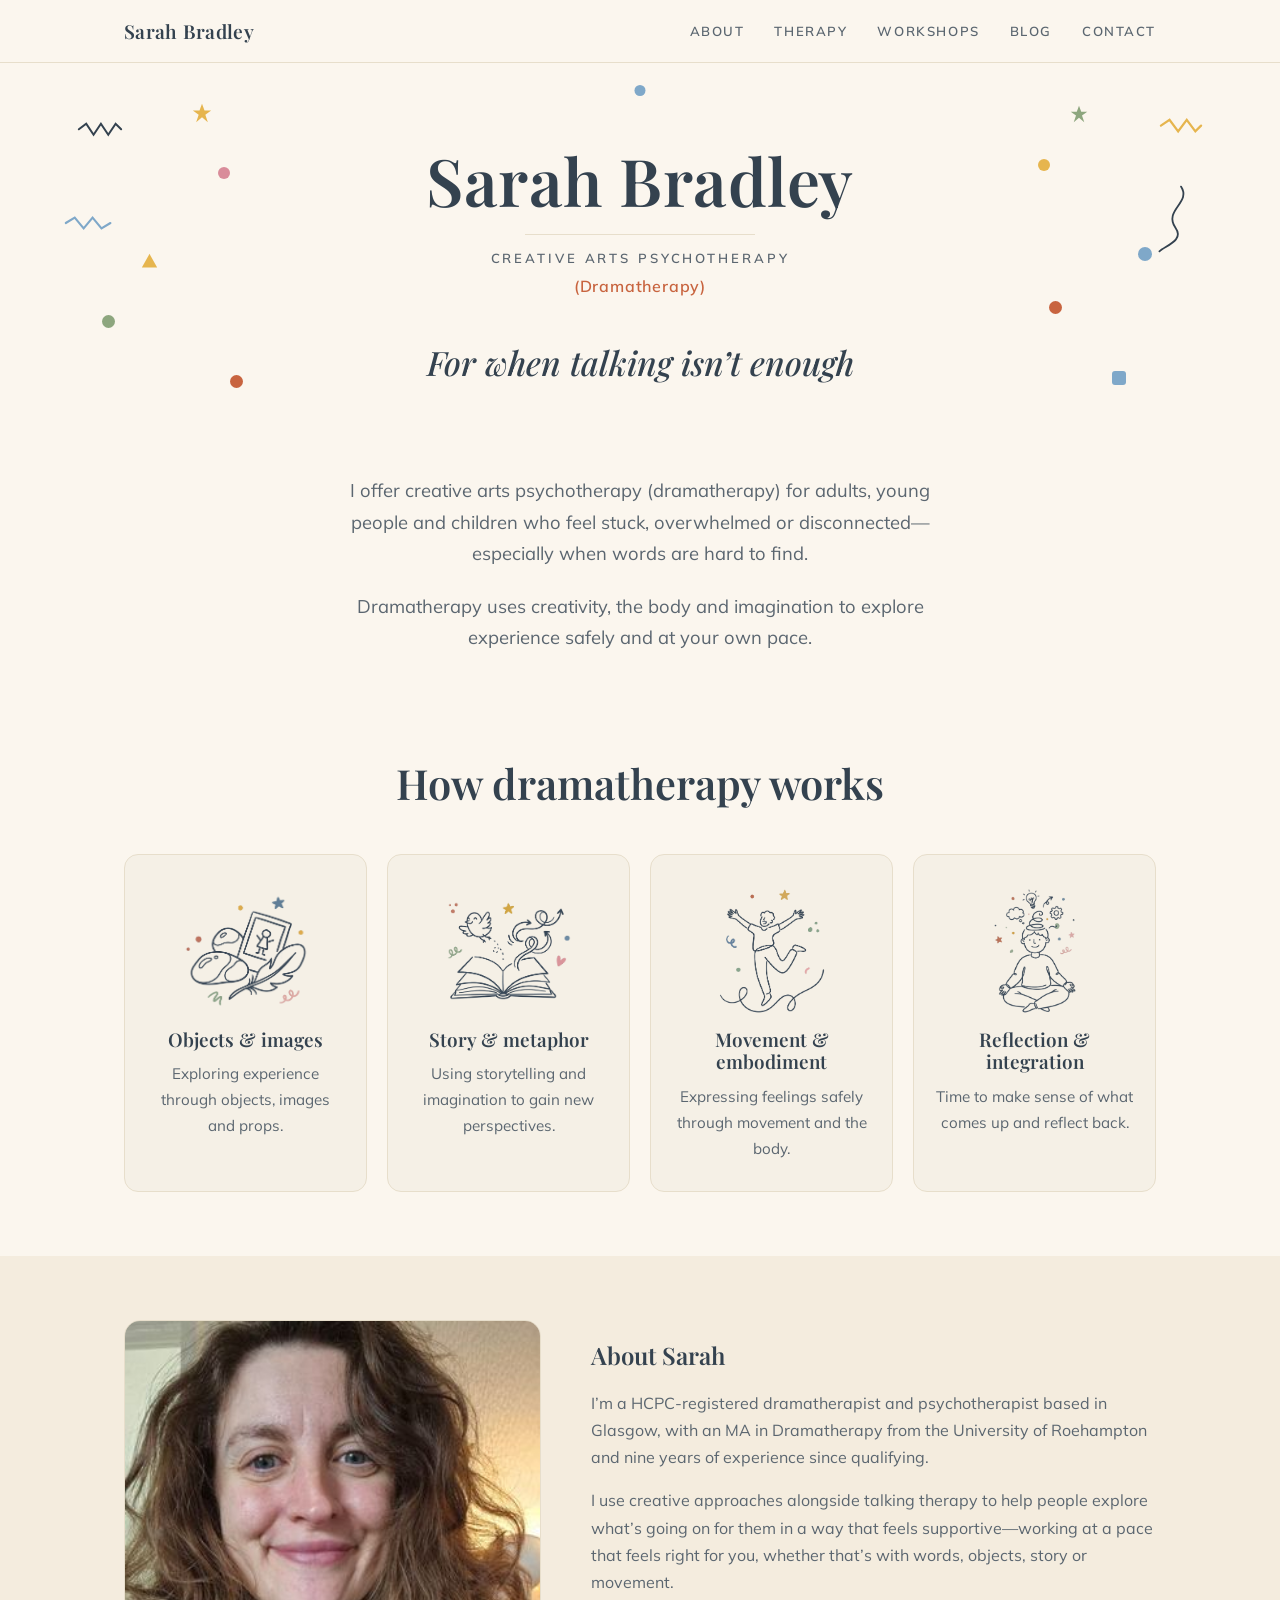
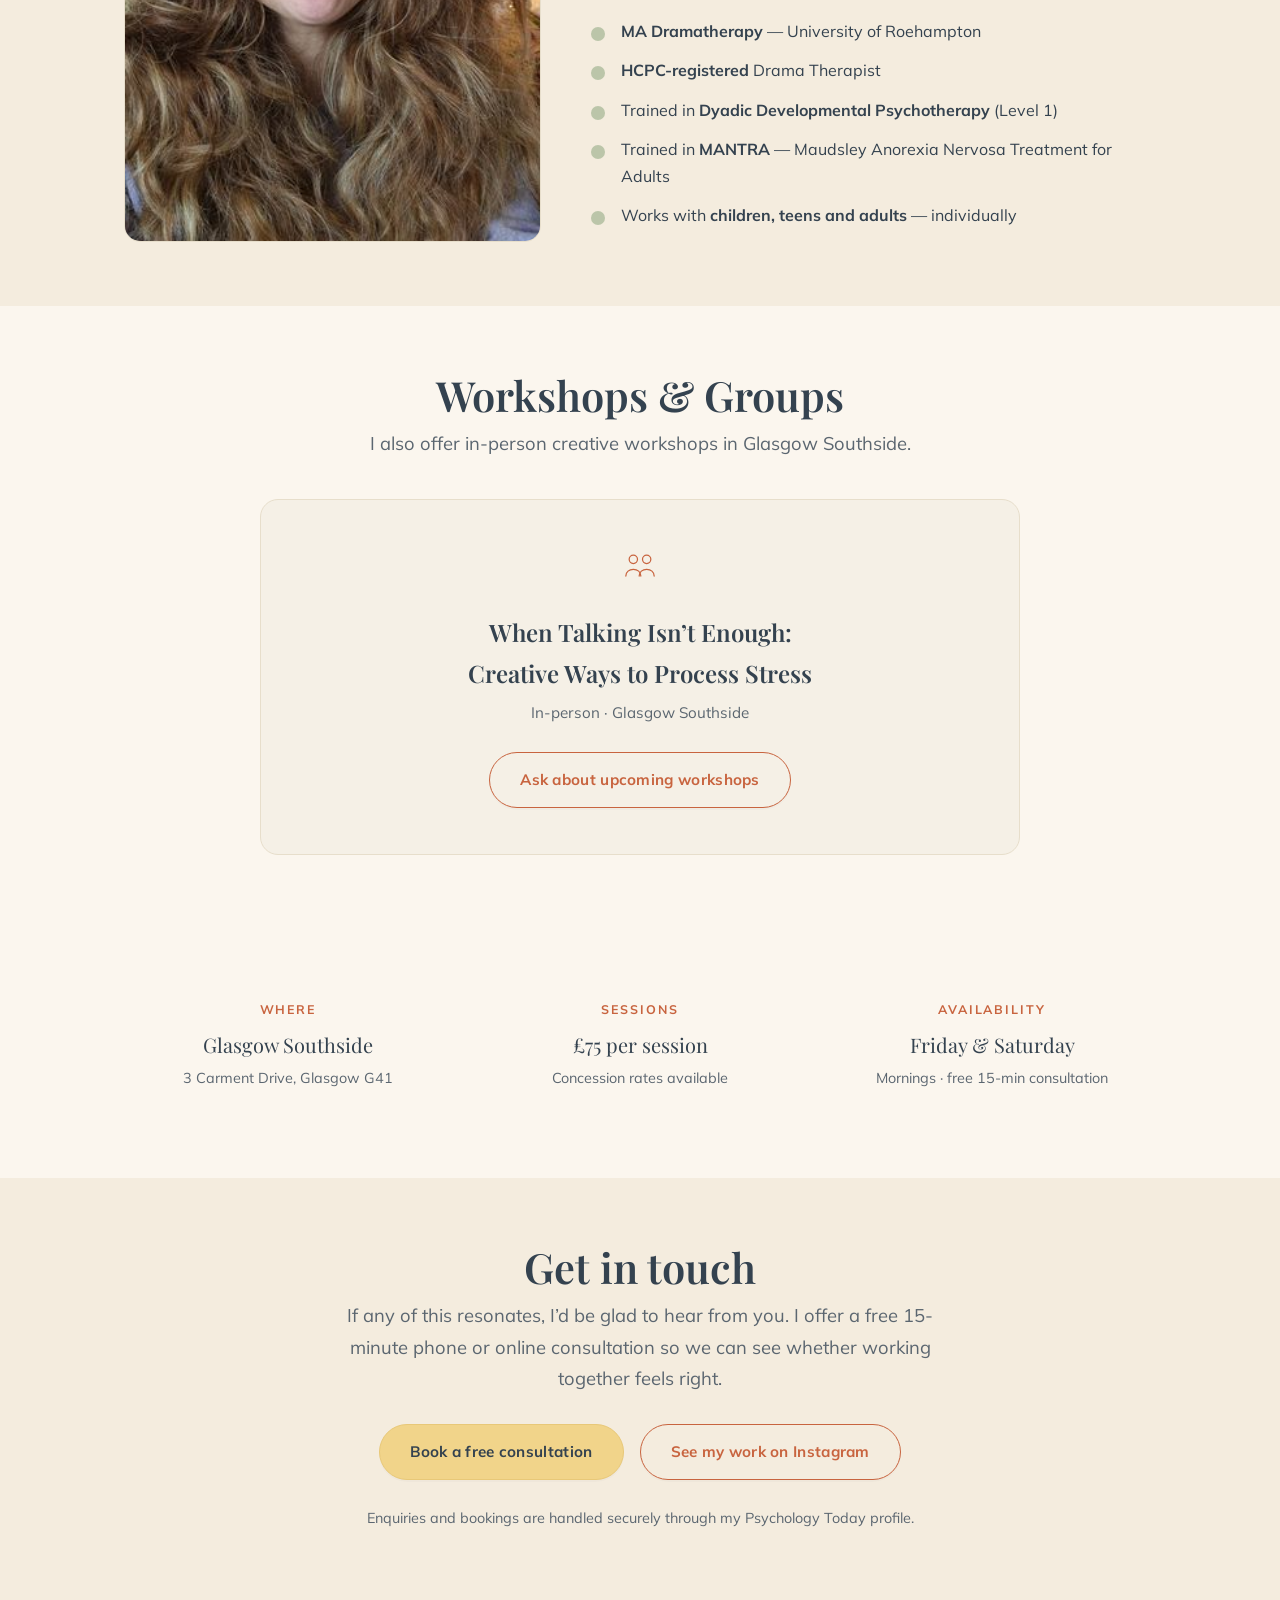
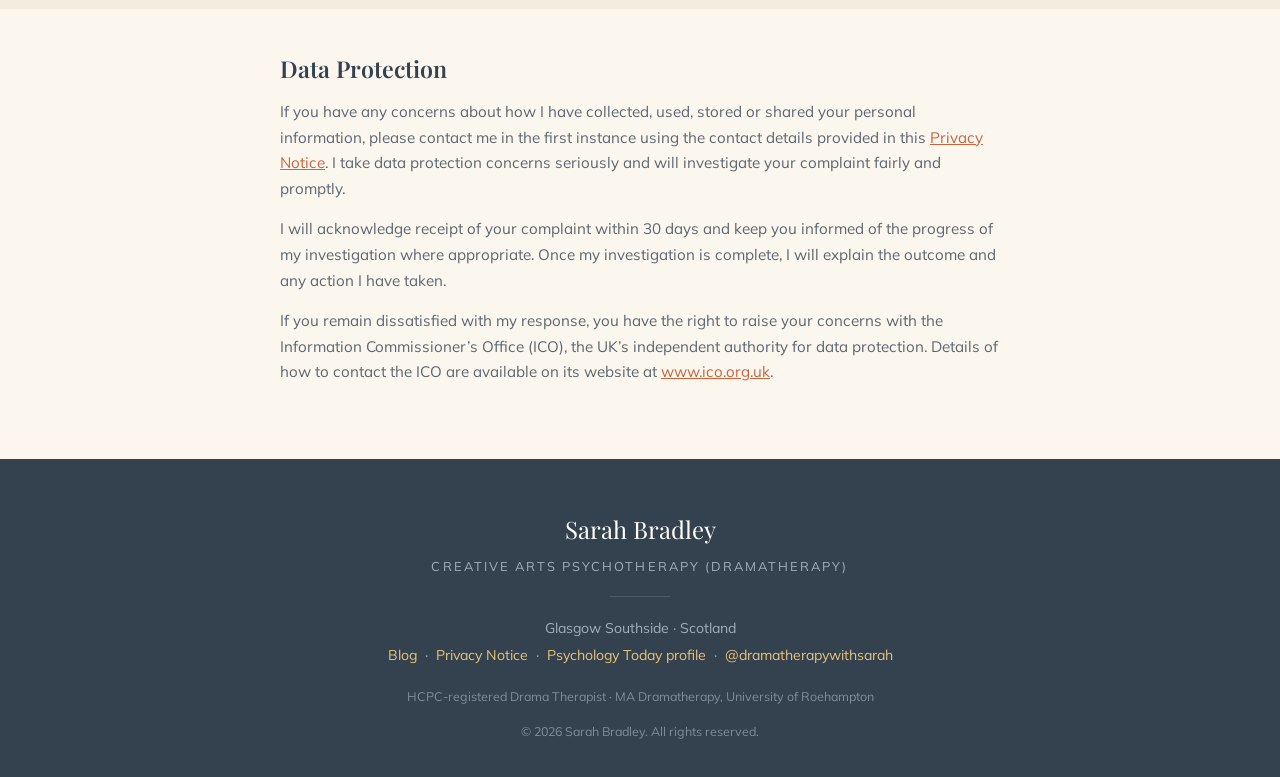
==== index.html @ a6e52f28 "Add privacy notice page and data protection section - New /privacy/ page with full UK GDPR privacy n" ====
<!DOCTYPE html>
<html lang="en-GB">
<head>
<meta charset="UTF-8">
<meta name="viewport" content="width=device-width, initial-scale=1.0">
<title>Sarah Bradley — Creative Arts Psychotherapy (Dramatherapy) | Glasgow</title>
<meta name="description" content="Sarah Bradley offers creative arts psychotherapy (dramatherapy) in Glasgow Southside — for adults, teens and children who feel stuck, overwhelmed or disconnected, especially when words are hard to find.">
<meta name="theme-color" content="#FBF6EE">
<link rel="icon" href="favicon.svg" type="image/svg+xml">
<link rel="canonical" href="https://dramatherapywithsarah.co.uk/">

<!-- Open Graph / social preview -->
<meta property="og:type" content="website">
<meta property="og:url" content="https://dramatherapywithsarah.co.uk/">
<meta property="og:site_name" content="Dramatherapy with Sarah">
<meta property="og:title" content="Sarah Bradley — Creative Arts Psychotherapy (Dramatherapy)">
<meta property="og:description" content="For when talking isn't enough. Dramatherapy in Glasgow Southside.">
<meta property="og:image" content="https://dramatherapywithsarah.co.uk/img/sarah.jpg">
<meta property="og:locale" content="en_GB">
<meta name="twitter:card" content="summary_large_image">
<meta name="twitter:title" content="Sarah Bradley — Creative Arts Psychotherapy (Dramatherapy)">
<meta name="twitter:description" content="For when talking isn't enough. Dramatherapy in Glasgow Southside.">
<meta name="twitter:image" content="https://dramatherapywithsarah.co.uk/img/sarah.jpg">

<link rel="preconnect" href="https://fonts.googleapis.com">
<link rel="preconnect" href="https://fonts.gstatic.com" crossorigin>
<link href="https://fonts.googleapis.com/css2?family=Playfair+Display:wght@500;600;700&family=Mulish:wght@300;400;500;600;700&display=swap" rel="stylesheet">

<style>
  :root{
    --cream:        #FBF6EE;
    --cream-deep:   #F4ECDE;
    --card:         #F5F0E6;
    --card-line:    #E7DECB;
    --ink:          #34424F;
    --ink-soft:     #5B6670;
    --terracotta:   #C8643F;
    --mustard:      #E6B54E;
    --mustard-soft: #F1D48A;
    --sage:         #8DA67E;
    --blue:         #7FA8C9;
    --pink:         #D98C9A;
    --maxw: 1080px;
  }

  *{ box-sizing:border-box; }
  html{ scroll-behavior:smooth; }
  body{
    margin:0;
    font-family:'Mulish', -apple-system, BlinkMacSystemFont, 'Segoe UI', sans-serif;
    color:var(--ink);
    background:var(--cream);
    line-height:1.7;
    font-weight:400;
    -webkit-font-smoothing:antialiased;
    text-rendering:optimizeLegibility;
  }
  h1,h2,h3{ font-family:'Playfair Display', Georgia, serif; font-weight:600; color:var(--ink); line-height:1.2; }
  a{ color:var(--terracotta); }
  img{ max-width:100%; display:block; }
  .wrap{ max-width:var(--maxw); margin:0 auto; padding:0 24px; }
  .center{ text-align:center; }

  /* ---------- Nav ---------- */
  nav{
    position:sticky; top:0; z-index:50;
    background:rgba(251,246,238,.88);
    backdrop-filter:blur(8px);
    border-bottom:1px solid var(--card-line);
  }
  nav .wrap{ display:flex; align-items:center; justify-content:space-between; height:62px; }
  .nav-name{ font-family:'Playfair Display',serif; font-size:1.2rem; font-weight:600; letter-spacing:.3px; }
  .nav-links{ display:flex; gap:30px; align-items:center; }
  .nav-links a{
    color:var(--ink-soft); text-decoration:none; font-size:.82rem;
    letter-spacing:.12em; text-transform:uppercase; font-weight:600;
    transition:color .2s;
  }
  .nav-links a:hover{ color:var(--terracotta); }
  /* hamburger (mobile only) */
  .nav-toggle{ display:none; background:none; border:0; cursor:pointer; padding:6px; margin:-6px; }
  .nav-toggle span{ display:block; width:24px; height:2px; background:var(--ink); border-radius:2px; transition:transform .25s ease, opacity .2s ease; }
  .nav-toggle span + span{ margin-top:5px; }
  .nav-toggle.open span:nth-child(1){ transform:translateY(7px) rotate(45deg); }
  .nav-toggle.open span:nth-child(2){ opacity:0; }
  .nav-toggle.open span:nth-child(3){ transform:translateY(-7px) rotate(-45deg); }
  @media(max-width:680px){
    .nav-toggle{ display:block; }
    .nav-links{
      position:absolute; top:62px; left:0; right:0;
      flex-direction:column; gap:0; align-items:stretch;
      background:var(--cream); border-bottom:1px solid var(--card-line);
      box-shadow:0 10px 20px rgba(52,66,79,.06);
      max-height:0; overflow:hidden; transition:max-height .3s ease;
    }
    .nav-links.open{ max-height:360px; }
    .nav-links a{ padding:15px 24px; text-align:center; font-size:.9rem; border-top:1px solid var(--card-line); }
  }

  /* ---------- Buttons ---------- */
  .btn{
    display:inline-block; background:var(--mustard-soft); color:var(--ink);
    padding:14px 30px; border-radius:40px; text-decoration:none;
    font-weight:700; font-size:.95rem; letter-spacing:.02em;
    border:1px solid #e8c878;
    transition:transform .15s ease, box-shadow .2s ease, background .2s;
    box-shadow:0 2px 0 rgba(0,0,0,.02);
  }
  .btn:hover{ transform:translateY(-2px); box-shadow:0 8px 22px rgba(200,100,63,.18); background:#efce7d; }
  .btn-outline{
    background:transparent; border:1.5px solid var(--terracotta); color:var(--terracotta);
  }
  .btn-outline:hover{ background:var(--terracotta); color:#fff; }

  /* ---------- Hero ---------- */
  header.hero{ position:relative; overflow:hidden; padding:78px 0 30px; }
  .hero-inner{ position:relative; max-width:760px; margin:0 auto; padding:0 24px; text-align:center; z-index:2; }
  .hero h1{ font-size:clamp(2.6rem, 7vw, 4.1rem); margin:0; letter-spacing:.5px; }
  .hero .rule{ width:230px; height:1px; background:var(--card-line); margin:14px auto 12px; }
  .hero .subtitle{
    font-size:.82rem; letter-spacing:.22em; text-transform:uppercase;
    color:var(--ink-soft); font-weight:600;
  }
  .hero .paren{ color:var(--terracotta); letter-spacing:.05em; text-transform:none; font-size:1rem; margin-top:4px; }
  .hero .tagline{
    font-family:'Playfair Display',serif; font-size:clamp(1.5rem,4vw,2.1rem);
    font-style:italic; color:var(--ink); margin:34px 0 0; font-weight:500;
  }

  /* confetti */
  .confetti{ position:absolute; inset:0; z-index:1; pointer-events:none; }
  .confetti span, .confetti svg{ position:absolute; display:block; }
  .dot{ border-radius:50%; }
  @media(max-width:680px){ .confetti .hide-sm{ display:none; } }

  /* ---------- Sections ---------- */
  section{ padding:64px 0; }
  .section-title{ text-align:center; font-size:clamp(1.9rem,4.5vw,2.6rem); margin:0 0 8px; }
  .lead{
    max-width:640px; margin:0 auto; text-align:center; font-size:1.15rem;
    color:var(--ink-soft);
  }
  .lead + .lead{ margin-top:22px; }

  /* intro band */
  .intro{ padding:54px 0 40px; }

  /* ---------- How it works cards ---------- */
  .cards{ display:grid; grid-template-columns:repeat(4,1fr); gap:20px; margin-top:46px; }
  @media(max-width:880px){ .cards{ grid-template-columns:repeat(2,1fr); } }
  @media(max-width:460px){ .cards{ grid-template-columns:1fr; } }
  .card{
    background:var(--card); border:1px solid var(--card-line);
    border-radius:14px; padding:30px 22px; text-align:center;
    transition:transform .2s ease, box-shadow .25s ease;
  }
  .card:hover{ transform:translateY(-4px); box-shadow:0 14px 30px rgba(52,66,79,.07); }
  .card .icon{ height:132px; display:flex; align-items:center; justify-content:center; margin-bottom:12px; }
  .card .icon img{ height:132px; width:auto; object-fit:contain; }
  .card h3{ font-size:1.18rem; margin:0 0 10px; }
  .card p{ margin:0; font-size:.95rem; color:var(--ink-soft); }

  /* ---------- About ---------- */
  .about{ background:var(--cream-deep); }
  .about-grid{ display:grid; grid-template-columns:0.85fr 1.15fr; gap:50px; align-items:center; }
  @media(max-width:820px){ .about-grid{ grid-template-columns:1fr; gap:32px; } }
  .portrait{
    aspect-ratio:4/5; border-radius:16px; overflow:hidden;
    background:linear-gradient(150deg,#e9dfce,#d9cbb4);
    border:1px solid var(--card-line);
    display:flex; align-items:flex-end; justify-content:center;
    position:relative;
  }
  .portrait img{ width:100%; height:100%; object-fit:cover; }
  .portrait .ph{
    position:absolute; inset:0; display:flex; flex-direction:column;
    align-items:center; justify-content:center; color:#a08e72;
    font-size:.85rem; letter-spacing:.04em; text-align:center; padding:20px;
  }
  .about h2{ text-align:left; }
  .about p{ color:var(--ink-soft); }
  .creds{ list-style:none; padding:0; margin:22px 0 0; }
  .creds li{ position:relative; padding-left:30px; margin-bottom:12px; color:var(--ink); }
  .creds li::before{
    content:""; position:absolute; left:0; top:9px; width:14px; height:14px;
    border-radius:50%; background:var(--sage); opacity:.55;
  }
  .creds li b{ font-weight:700; }

  /* ---------- Workshops ---------- */
  .workshops{ position:relative; overflow:hidden; }
  .ws-card{
    background:var(--card); border:1px solid var(--card-line);
    border-radius:18px; padding:46px 40px; max-width:760px; margin:40px auto 0; text-align:center;
  }
  .ws-card .ws-title{
    font-family:'Playfair Display',serif; font-size:1.5rem; color:var(--ink);
    margin:18px 0 6px; font-weight:600;
  }
  .ws-card .ws-where{ color:var(--ink-soft); font-size:.95rem; }

  /* ---------- Practical info strip ---------- */
  .facts{ display:grid; grid-template-columns:repeat(3,1fr); gap:24px; margin-top:46px; }
  @media(max-width:760px){ .facts{ grid-template-columns:1fr; gap:14px; } }
  .fact{ text-align:center; padding:24px 18px; }
  .fact .fk{ font-size:.78rem; letter-spacing:.16em; text-transform:uppercase; color:var(--terracotta); font-weight:700; margin-bottom:8px; }
  .fact .fv{ font-family:'Playfair Display',serif; font-size:1.25rem; color:var(--ink); }
  .fact .fsub{ font-size:.9rem; color:var(--ink-soft); margin-top:4px; }

  /* ---------- Contact ---------- */
  .contact{ background:var(--cream-deep); text-align:center; }
  .contact .lead{ margin-bottom:30px; }
  .contact-actions{ display:flex; gap:16px; justify-content:center; flex-wrap:wrap; }
  .note{ font-size:.9rem; color:var(--ink-soft); margin-top:26px; }

  /* ---------- Data protection ---------- */
  .privacy{ padding:46px 0 60px; }
  .privacy .inner{ max-width:720px; margin:0 auto; }
  .privacy h2{ font-size:1.45rem; margin:0 0 16px; }
  .privacy p{ font-size:.95rem; color:var(--ink-soft); margin:0 0 14px; }

  /* ---------- Footer ---------- */
  footer{ background:var(--ink); color:#d8dee4; padding:50px 0 34px; text-align:center; }
  footer .fname{ font-family:'Playfair Display',serif; font-size:1.5rem; color:#fff; }
  footer .ftitle{ font-size:.8rem; letter-spacing:.16em; text-transform:uppercase; color:#9fb0bd; margin-top:6px; }
  footer .frule{ width:60px; height:1px; background:#4a5a68; margin:18px auto; }
  footer .fmeta{ font-size:.88rem; color:#9fb0bd; line-height:1.9; }
  footer a{ color:#e9c477; text-decoration:none; }
  footer a:hover{ text-decoration:underline; }
  footer .hcpc{ font-size:.78rem; color:#7d8d9a; margin-top:18px; }
</style>
</head>

<body>

<!-- ============ NAV ============ -->
<nav>
  <div class="wrap">
    <span class="nav-name">Sarah Bradley</span>
    <button class="nav-toggle" id="navToggle" aria-label="Toggle menu" aria-expanded="false" aria-controls="navLinks">
      <span></span><span></span><span></span>
    </button>
    <div class="nav-links" id="navLinks">
      <a href="#about">About</a>
      <a href="#therapy">Therapy</a>
      <a href="#workshops">Workshops</a>
      <a href="/blog/">Blog</a>
      <a href="#contact">Contact</a>
    </div>
  </div>
</nav>

<!-- ============ HERO ============ -->
<header class="hero">
  <div class="confetti" aria-hidden="true">
    <!-- scattered hand-drawn marks, muted palette — balanced left/right -->

    <!-- LEFT side -->
    <svg class="hide-sm" style="left:6%;  top:58px;  width:46px;" viewBox="0 0 50 18"><path d="M2 9 L10 3 L18 15 L26 3 L34 15 L42 3 L48 9" fill="none" stroke="#34424F" stroke-width="2.2" stroke-linecap="round"/></svg>
    <svg style="left:15%; top:40px; width:20px;" viewBox="0 0 24 24"><path d="M12 1 L15 9 L23 9 L16 14 L19 23 L12 17 L5 23 L8 14 L1 9 L9 9 Z" fill="#E6B54E"/></svg>
    <span class="hide-sm" style="left:17%; top:104px; width:12px; height:12px; border-radius:50%; background:var(--pink);"></span>
    <svg class="hide-sm" style="left:5%;  top:152px; width:50px;" viewBox="0 0 56 18"><path d="M2 9 L12 3 L22 15 L32 3 L42 15 L52 9" fill="none" stroke="#7FA8C9" stroke-width="2.4" stroke-linecap="round"/></svg>
    <svg class="hide-sm" style="left:11%; top:190px; width:17px;" viewBox="0 0 20 18"><path d="M10 1 L19 17 L1 17 Z" fill="#E6B54E"/></svg>
    <span class="hide-sm" style="left:8%;  top:252px; width:13px; height:13px; border-radius:50%; background:var(--sage);"></span>
    <span style="left:18%; top:312px; width:13px; height:13px; border-radius:50%; background:var(--terracotta);"></span>

    <!-- RIGHT side -->
    <svg class="hide-sm" style="right:6%;  top:54px;  width:44px;" viewBox="0 0 46 18"><path d="M2 9 L11 3 L20 15 L29 3 L38 15 L44 9" fill="none" stroke="#E6B54E" stroke-width="2.4" stroke-linecap="round"/></svg>
    <svg style="right:15%; top:42px; width:18px;" viewBox="0 0 24 24"><path d="M12 1 L15 9 L23 9 L16 14 L19 23 L12 17 L5 23 L8 14 L1 9 L9 9 Z" fill="#8DA67E"/></svg>
    <span class="hide-sm" style="right:18%; top:96px; width:12px; height:12px; border-radius:50%; background:var(--mustard);"></span>
    <svg class="hide-sm" style="right:7%; top:120px; width:36px;" viewBox="0 0 40 80"><path d="M30 4 C 42 22, 10 30, 24 50 C 34 64, 12 70, 6 76" fill="none" stroke="#34424F" stroke-width="2" stroke-linecap="round"/></svg>
    <span class="hide-sm" style="right:10%; top:184px; width:14px; height:14px; border-radius:50%; background:var(--blue);"></span>
    <span style="right:17%; top:238px; width:13px; height:13px; border-radius:50%; background:var(--terracotta);"></span>
    <span class="hide-sm" style="right:12%; top:308px; width:14px; height:14px; border-radius:3px; background:var(--blue);"></span>

    <!-- TOP centre + BOTTOM swoosh -->
    <span style="left:50%; top:22px; width:11px; height:11px; border-radius:50%; background:var(--blue); transform:translateX(-50%);"></span>
    <svg style="left:50%; top:360px; width:120px; transform:translateX(-50%);" viewBox="0 0 120 20"><path d="M4 10 C 30 -2, 90 22, 116 8" fill="none" stroke="#34424F" stroke-width="1.6" stroke-linecap="round"/></svg>
  </div>

  <div class="hero-inner">
    <h1>Sarah Bradley</h1>
    <div class="rule"></div>
    <div class="subtitle">Creative Arts Psychotherapy</div>
    <div class="subtitle paren">(Dramatherapy)</div>
    <p class="tagline">For when talking isn&rsquo;t enough</p>
  </div>
</header>

<!-- ============ INTRO ============ -->
<section class="intro" id="intro">
  <div class="wrap">
    <p class="lead">
      I offer creative arts psychotherapy (dramatherapy) for adults, young people and
      children who feel stuck, overwhelmed or disconnected&mdash;especially when words are hard to find.
    </p>
    <p class="lead">
      Dramatherapy uses creativity, the body and imagination to explore experience
      safely and at your own pace.
    </p>
  </div>
</section>

<!-- ============ HOW IT WORKS ============ -->
<section id="therapy">
  <div class="wrap">
    <h2 class="section-title">How dramatherapy works</h2>
    <div class="cards">

      <div class="card">
        <div class="icon">
          <img src="img/objects.png" alt="Hand-drawn line illustration of pebbles, a framed picture and a feather" loading="lazy">
        </div>
        <h3>Objects &amp; images</h3>
        <p>Exploring experience through objects, images and props.</p>
      </div>

      <div class="card">
        <div class="icon">
          <img src="img/story.png" alt="Hand-drawn line illustration of an open book with a bird rising from the pages" loading="lazy">
        </div>
        <h3>Story &amp; metaphor</h3>
        <p>Using storytelling and imagination to gain new perspectives.</p>
      </div>

      <div class="card">
        <div class="icon">
          <img src="img/movement.png" alt="Hand-drawn line illustration of a figure dancing in open expressive movement" loading="lazy">
        </div>
        <h3>Movement &amp; embodiment</h3>
        <p>Expressing feelings safely through movement and the body.</p>
      </div>

      <div class="card">
        <div class="icon">
          <img src="img/reflection.png" alt="Hand-drawn line illustration of a seated person with a reflective spiral thought above" loading="lazy">
        </div>
        <h3>Reflection &amp; integration</h3>
        <p>Time to make sense of what comes up and reflect back.</p>
      </div>

    </div>
  </div>
</section>

<!-- ============ ABOUT ============ -->
<section class="about" id="about">
  <div class="wrap">
    <div class="about-grid">
      <div class="portrait">
        <img src="img/sarah.jpg" alt="Sarah Bradley, dramatherapist" loading="lazy">
      </div>

      <div>
        <h2>About Sarah</h2>
        <p>
          I&rsquo;m a HCPC-registered dramatherapist and psychotherapist based in Glasgow,
          with an MA in Dramatherapy from the University of Roehampton and nine years of
          experience since qualifying.
        </p>
        <p>
          I use creative approaches alongside talking therapy to help people explore what&rsquo;s
          going on for them in a way that feels supportive&mdash;working at a pace that feels
          right for you, whether that&rsquo;s with words, objects, story or movement.
        </p>
        <ul class="creds">
          <li><b>MA Dramatherapy</b> &mdash; University of Roehampton</li>
          <li><b>HCPC-registered</b> Drama Therapist</li>
          <li>Trained in <b>Dyadic Developmental Psychotherapy</b> (Level 1)</li>
          <li>Trained in <b>MANTRA</b> &mdash; Maudsley Anorexia Nervosa Treatment for Adults</li>
          <li>Works with <b>children, teens and adults</b> &mdash; individually</li>
        </ul>
      </div>
    </div>
  </div>
</section>

<!-- ============ WORKSHOPS ============ -->
<section class="workshops" id="workshops">
  <div class="wrap">
    <h2 class="section-title">Workshops &amp; Groups</h2>
    <p class="lead">I also offer in-person creative workshops in Glasgow Southside.</p>

    <div class="ws-card">
      <svg width="40" height="40" viewBox="0 0 48 48" fill="none" stroke="#C8643F" stroke-width="1.5" style="margin:0 auto;">
        <circle cx="16" cy="16" r="5"/><circle cx="32" cy="16" r="5"/>
        <path d="M7 36 c0-5 4-8 9-8s9 3 9 8 M23 36 c0-5 4-8 9-8s9 3 9 8" stroke-linecap="round"/>
      </svg>
      <div class="ws-title">When Talking Isn&rsquo;t Enough:<br>Creative Ways to Process Stress</div>
      <div class="ws-where">In-person &middot; Glasgow Southside</div>
      <div style="margin-top:26px;">
        <a class="btn btn-outline" href="#contact">Ask about upcoming workshops</a>
      </div>
    </div>
  </div>
</section>

<!-- ============ PRACTICAL INFO ============ -->
<section id="info" style="padding-top:10px;">
  <div class="wrap">
    <div class="facts">
      <div class="fact">
        <div class="fk">Where</div>
        <div class="fv">Glasgow Southside</div>
        <div class="fsub">3 Carment Drive, Glasgow G41</div>
      </div>
      <div class="fact">
        <div class="fk">Sessions</div>
        <div class="fv">£75 per session</div>
        <div class="fsub">Concession rates available</div>
      </div>
      <div class="fact">
        <div class="fk">Availability</div>
        <div class="fv">Friday &amp; Saturday</div>
        <div class="fsub">Mornings &middot; free 15-min consultation</div>
      </div>
    </div>
  </div>
</section>

<!-- ============ CONTACT ============ -->
<section class="contact" id="contact">
  <div class="wrap">
    <h2 class="section-title">Get in touch</h2>
    <p class="lead">
      If any of this resonates, I&rsquo;d be glad to hear from you. I offer a free 15-minute
      phone or online consultation so we can see whether working together feels right.
    </p>
    <div class="contact-actions">
      <a class="btn" href="https://www.psychologytoday.com/gb/counselling/sarah-bradley-glasgow/1668733" target="_blank" rel="noopener">Book a free consultation</a>
      <a class="btn btn-outline" href="https://www.instagram.com/dramatherapywithsarah" target="_blank" rel="noopener">See my work on Instagram</a>
    </div>
    <p class="note">Enquiries and bookings are handled securely through my Psychology Today profile.</p>
  </div>
</section>

<!-- ============ DATA PROTECTION ============ -->
<section class="privacy" id="data-protection">
  <div class="wrap">
    <div class="inner">
      <h2>Data Protection</h2>
      <p>
        If you have any concerns about how I have collected, used, stored or shared your
        personal information, please contact me in the first instance using the contact
        details provided in this <a href="/privacy/">Privacy Notice</a>. I take data
        protection concerns seriously and will investigate your complaint fairly and promptly.
      </p>
      <p>
        I will acknowledge receipt of your complaint within 30 days and keep you informed
        of the progress of my investigation where appropriate. Once my investigation is
        complete, I will explain the outcome and any action I have taken.
      </p>
      <p>
        If you remain dissatisfied with my response, you have the right to raise your
        concerns with the Information Commissioner&rsquo;s Office (ICO), the UK&rsquo;s independent
        authority for data protection. Details of how to contact the ICO are available on
        its website at <a href="https://www.ico.org.uk" target="_blank" rel="noopener">www.ico.org.uk</a>.
      </p>
    </div>
  </div>
</section>

<!-- ============ FOOTER ============ -->
<footer>
  <div class="wrap">
    <div class="fname">Sarah Bradley</div>
    <div class="ftitle">Creative Arts Psychotherapy (Dramatherapy)</div>
    <div class="frule"></div>
    <div class="fmeta">
      Glasgow Southside &middot; Scotland<br>
      <a href="/blog/">Blog</a>
      &nbsp;&middot;&nbsp;
      <a href="/privacy/">Privacy Notice</a>
      &nbsp;&middot;&nbsp;
      <a href="https://www.psychologytoday.com/gb/counselling/sarah-bradley-glasgow/1668733" target="_blank" rel="noopener">Psychology Today profile</a>
      &nbsp;&middot;&nbsp;
      <a href="https://www.instagram.com/dramatherapywithsarah" target="_blank" rel="noopener">@dramatherapywithsarah</a>
    </div>
    <div class="hcpc">HCPC-registered Drama Therapist &middot; MA Dramatherapy, University of Roehampton</div>
    <div class="hcpc" style="margin-top:14px;">&copy; <span id="yr"></span> Sarah Bradley. All rights reserved.</div>
  </div>
</footer>

<script>
  document.getElementById('yr').textContent = new Date().getFullYear();
  (function(){
    var t = document.getElementById('navToggle'), n = document.getElementById('navLinks');
    if(!t || !n) return;
    t.addEventListener('click', function(){
      var open = n.classList.toggle('open');
      t.classList.toggle('open', open);
      t.setAttribute('aria-expanded', open);
    });
    n.querySelectorAll('a').forEach(function(a){
      a.addEventListener('click', function(){
        n.classList.remove('open'); t.classList.remove('open'); t.setAttribute('aria-expanded','false');
      });
    });
  })();
</script>
</body>
</html>
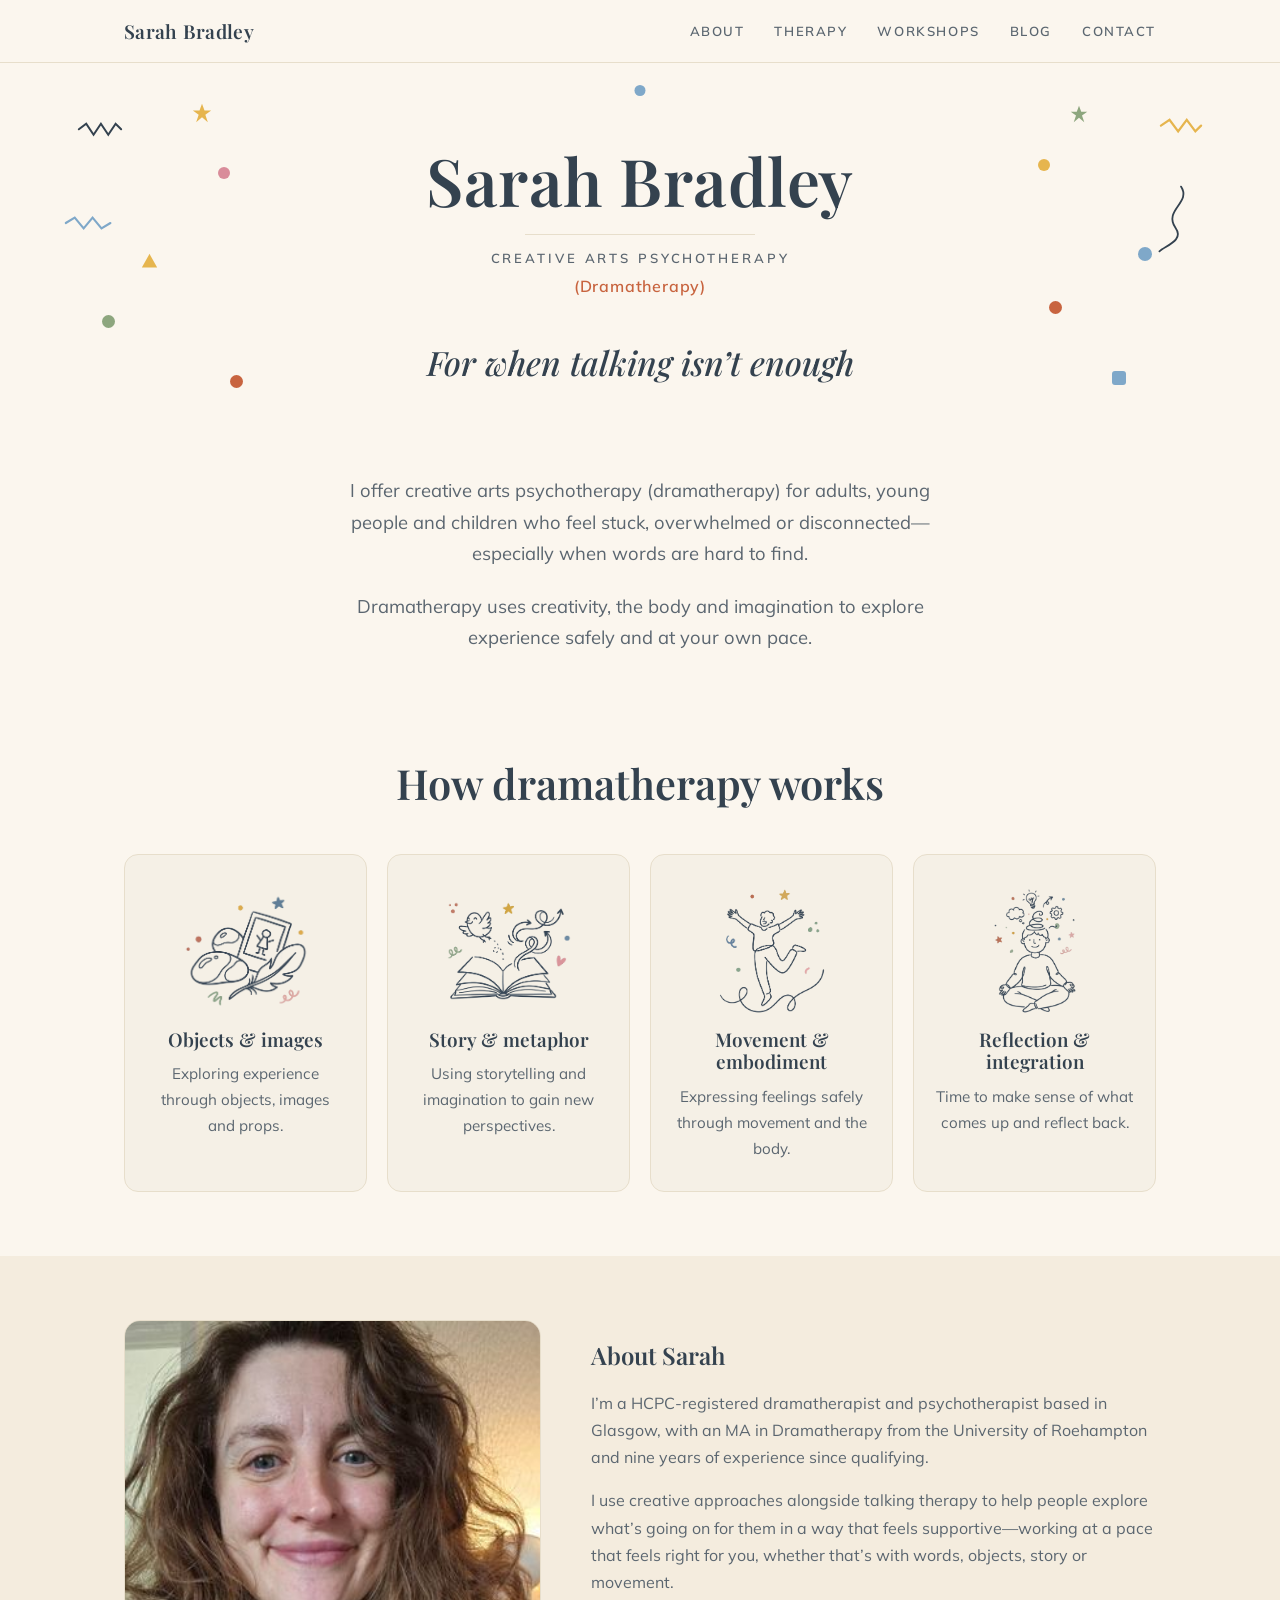
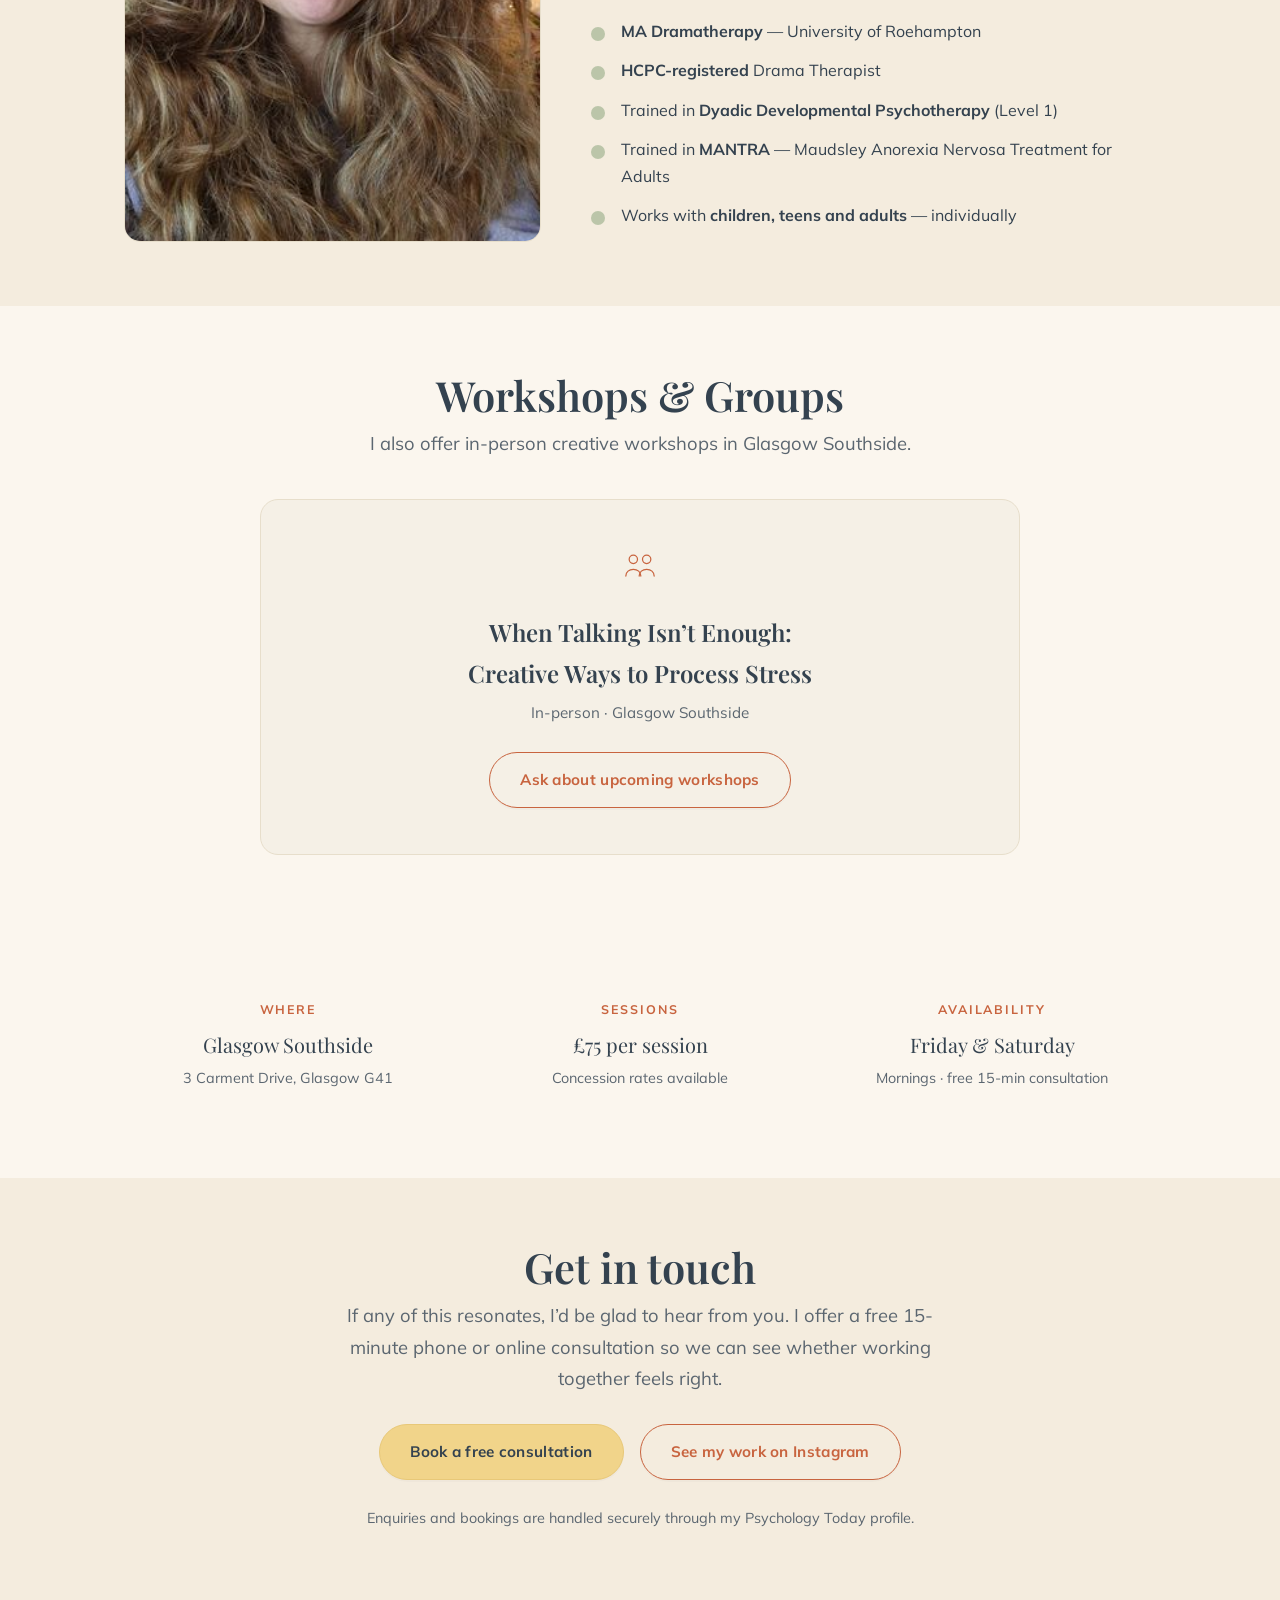
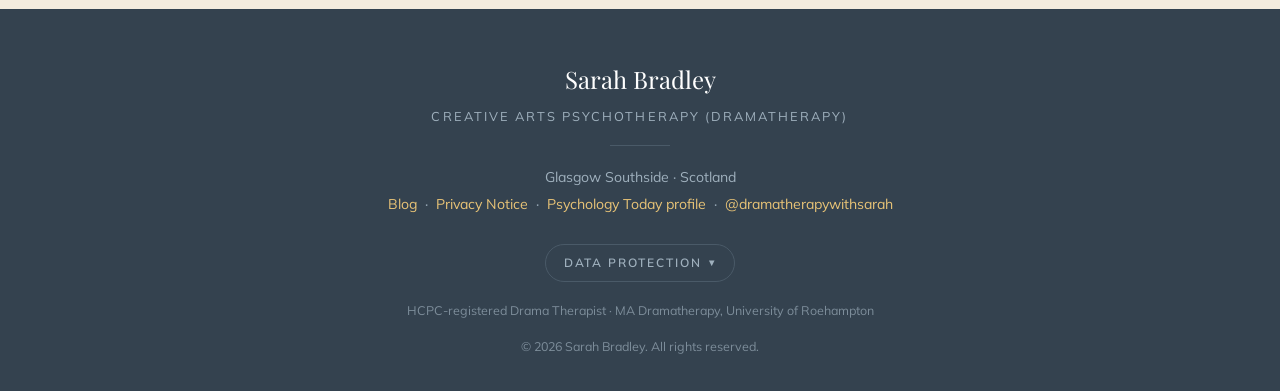
==== commit c6f6d7d3: "Move data protection text into collapsible footer disclosure The full-width Data Protection section " ====
--- a/index.html
+++ b/index.html
@@ -213,11 +213,26 @@
   .contact-actions{ display:flex; gap:16px; justify-content:center; flex-wrap:wrap; }
   .note{ font-size:.9rem; color:var(--ink-soft); margin-top:26px; }
 
-  /* ---------- Data protection ---------- */
-  .privacy{ padding:46px 0 60px; }
-  .privacy .inner{ max-width:720px; margin:0 auto; }
-  .privacy h2{ font-size:1.45rem; margin:0 0 16px; }
-  .privacy p{ font-size:.95rem; color:var(--ink-soft); margin:0 0 14px; }
+  /* ---------- Data protection (footer disclosure) ---------- */
+  .dp{ max-width:620px; margin:26px auto 0; }
+  .dp summary{
+    display:inline-flex; align-items:center; gap:8px; cursor:pointer;
+    list-style:none; -webkit-user-select:none; user-select:none;
+    font-size:.75rem; letter-spacing:.16em; text-transform:uppercase; font-weight:600;
+    color:#9fb0bd; padding:8px 18px; border:1px solid #4a5a68; border-radius:30px;
+    transition:color .2s, border-color .2s;
+  }
+  .dp summary::-webkit-details-marker{ display:none; }
+  .dp summary::after{ content:"\25BE"; font-size:.85em; transition:transform .25s ease; }
+  .dp[open] summary::after{ transform:rotate(180deg); }
+  .dp summary:hover{ color:#e9c477; border-color:#e9c477; }
+  .dp .dp-card{
+    margin-top:16px; text-align:left;
+    background:rgba(255,255,255,.05); border:1px solid #4a5a68; border-radius:12px;
+    padding:20px 24px;
+  }
+  .dp .dp-card p{ font-size:.85rem; color:#b9c4cd; margin:0 0 12px; line-height:1.8; }
+  .dp .dp-card p:last-child{ margin-bottom:0; }
 
   /* ---------- Footer ---------- */
   footer{ background:var(--ink); color:#d8dee4; padding:50px 0 34px; text-align:center; }
@@ -434,32 +449,6 @@
   </div>
 </section>
 
-<!-- ============ DATA PROTECTION ============ -->
-<section class="privacy" id="data-protection">
-  <div class="wrap">
-    <div class="inner">
-      <h2>Data Protection</h2>
-      <p>
-        If you have any concerns about how I have collected, used, stored or shared your
-        personal information, please contact me in the first instance using the contact
-        details provided in this <a href="/privacy/">Privacy Notice</a>. I take data
-        protection concerns seriously and will investigate your complaint fairly and promptly.
-      </p>
-      <p>
-        I will acknowledge receipt of your complaint within 30 days and keep you informed
-        of the progress of my investigation where appropriate. Once my investigation is
-        complete, I will explain the outcome and any action I have taken.
-      </p>
-      <p>
-        If you remain dissatisfied with my response, you have the right to raise your
-        concerns with the Information Commissioner&rsquo;s Office (ICO), the UK&rsquo;s independent
-        authority for data protection. Details of how to contact the ICO are available on
-        its website at <a href="https://www.ico.org.uk" target="_blank" rel="noopener">www.ico.org.uk</a>.
-      </p>
-    </div>
-  </div>
-</section>
-
 <!-- ============ FOOTER ============ -->
 <footer>
   <div class="wrap">
@@ -476,6 +465,28 @@
       &nbsp;&middot;&nbsp;
       <a href="https://www.instagram.com/dramatherapywithsarah" target="_blank" rel="noopener">@dramatherapywithsarah</a>
     </div>
+    <details class="dp" id="data-protection">
+      <summary>Data Protection</summary>
+      <div class="dp-card">
+        <p>
+          If you have any concerns about how I have collected, used, stored or shared your
+          personal information, please contact me in the first instance using the contact
+          details provided in this <a href="/privacy/">Privacy Notice</a>. I take data
+          protection concerns seriously and will investigate your complaint fairly and promptly.
+        </p>
+        <p>
+          I will acknowledge receipt of your complaint within 30 days and keep you informed
+          of the progress of my investigation where appropriate. Once my investigation is
+          complete, I will explain the outcome and any action I have taken.
+        </p>
+        <p>
+          If you remain dissatisfied with my response, you have the right to raise your
+          concerns with the Information Commissioner&rsquo;s Office (ICO), the UK&rsquo;s independent
+          authority for data protection. Details of how to contact the ICO are available on
+          its website at <a href="https://www.ico.org.uk" target="_blank" rel="noopener">www.ico.org.uk</a>.
+        </p>
+      </div>
+    </details>
     <div class="hcpc">HCPC-registered Drama Therapist &middot; MA Dramatherapy, University of Roehampton</div>
     <div class="hcpc" style="margin-top:14px;">&copy; <span id="yr"></span> Sarah Bradley. All rights reserved.</div>
   </div>
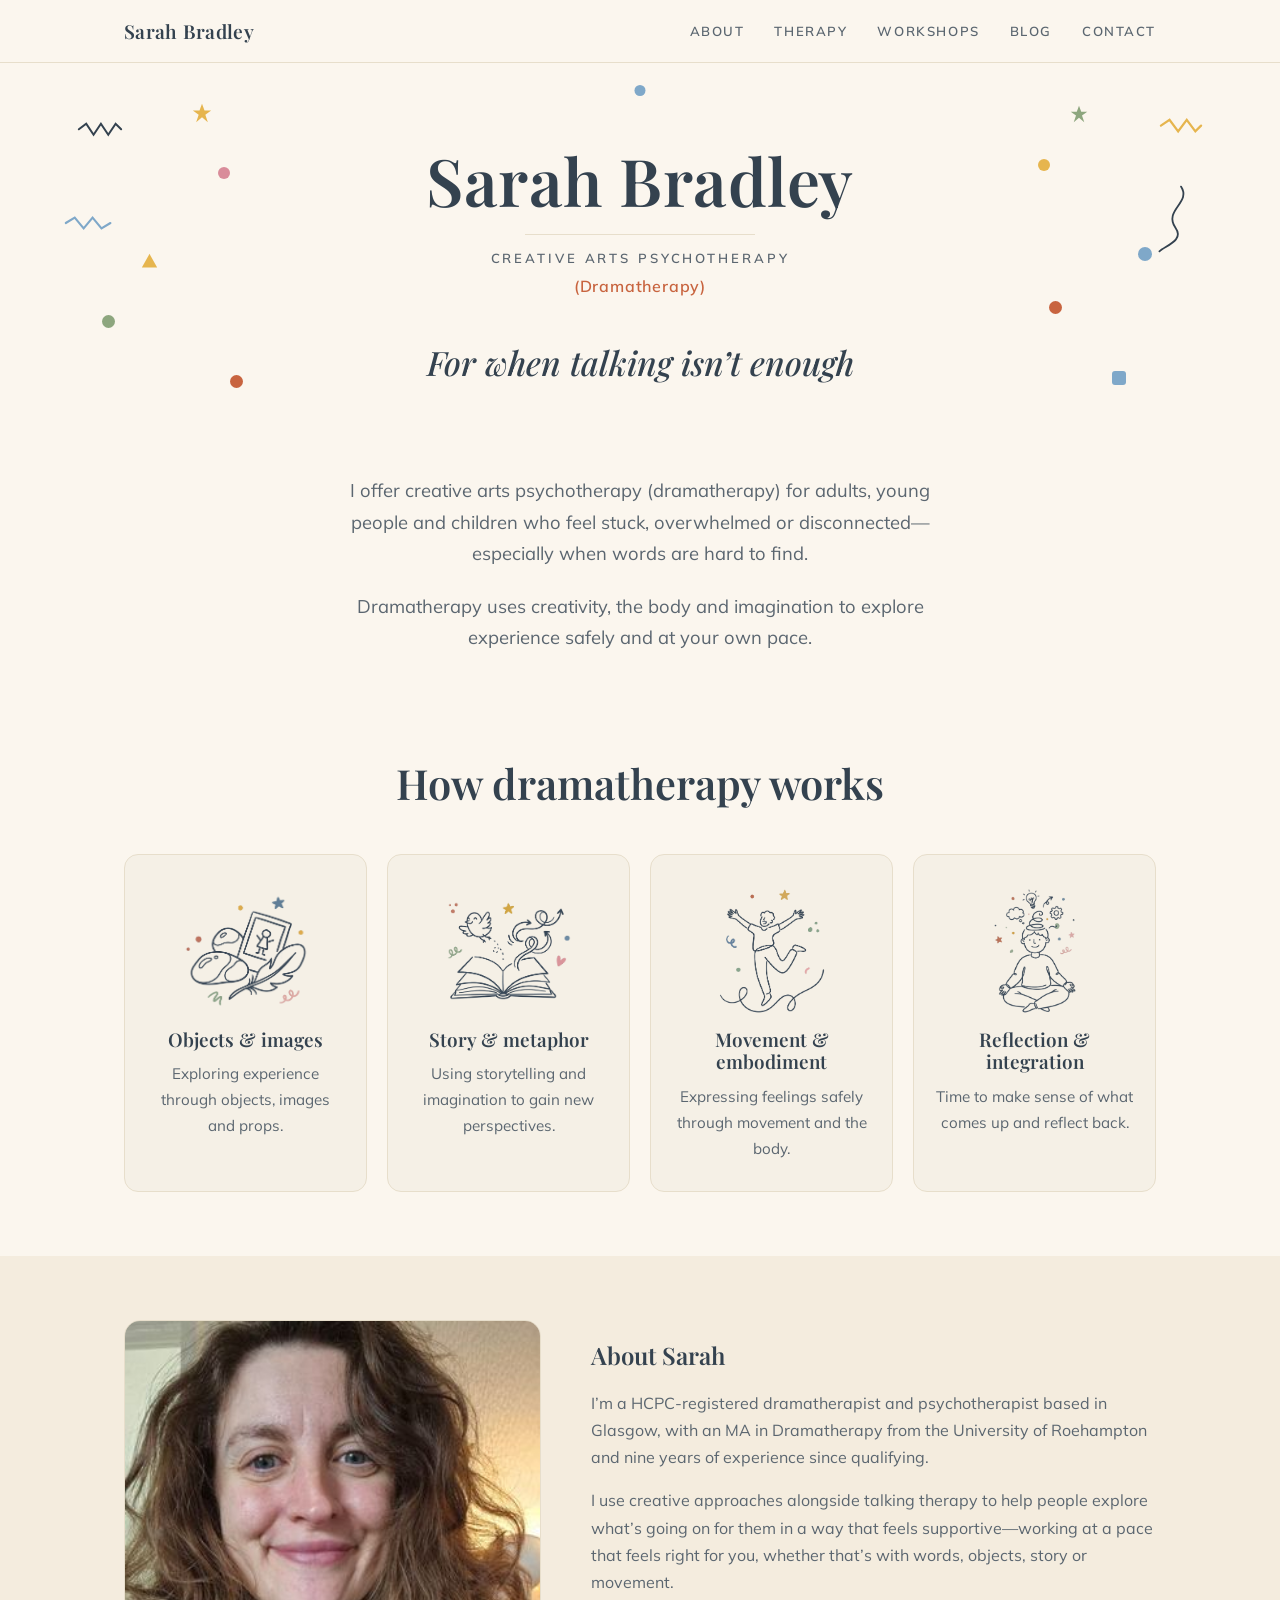
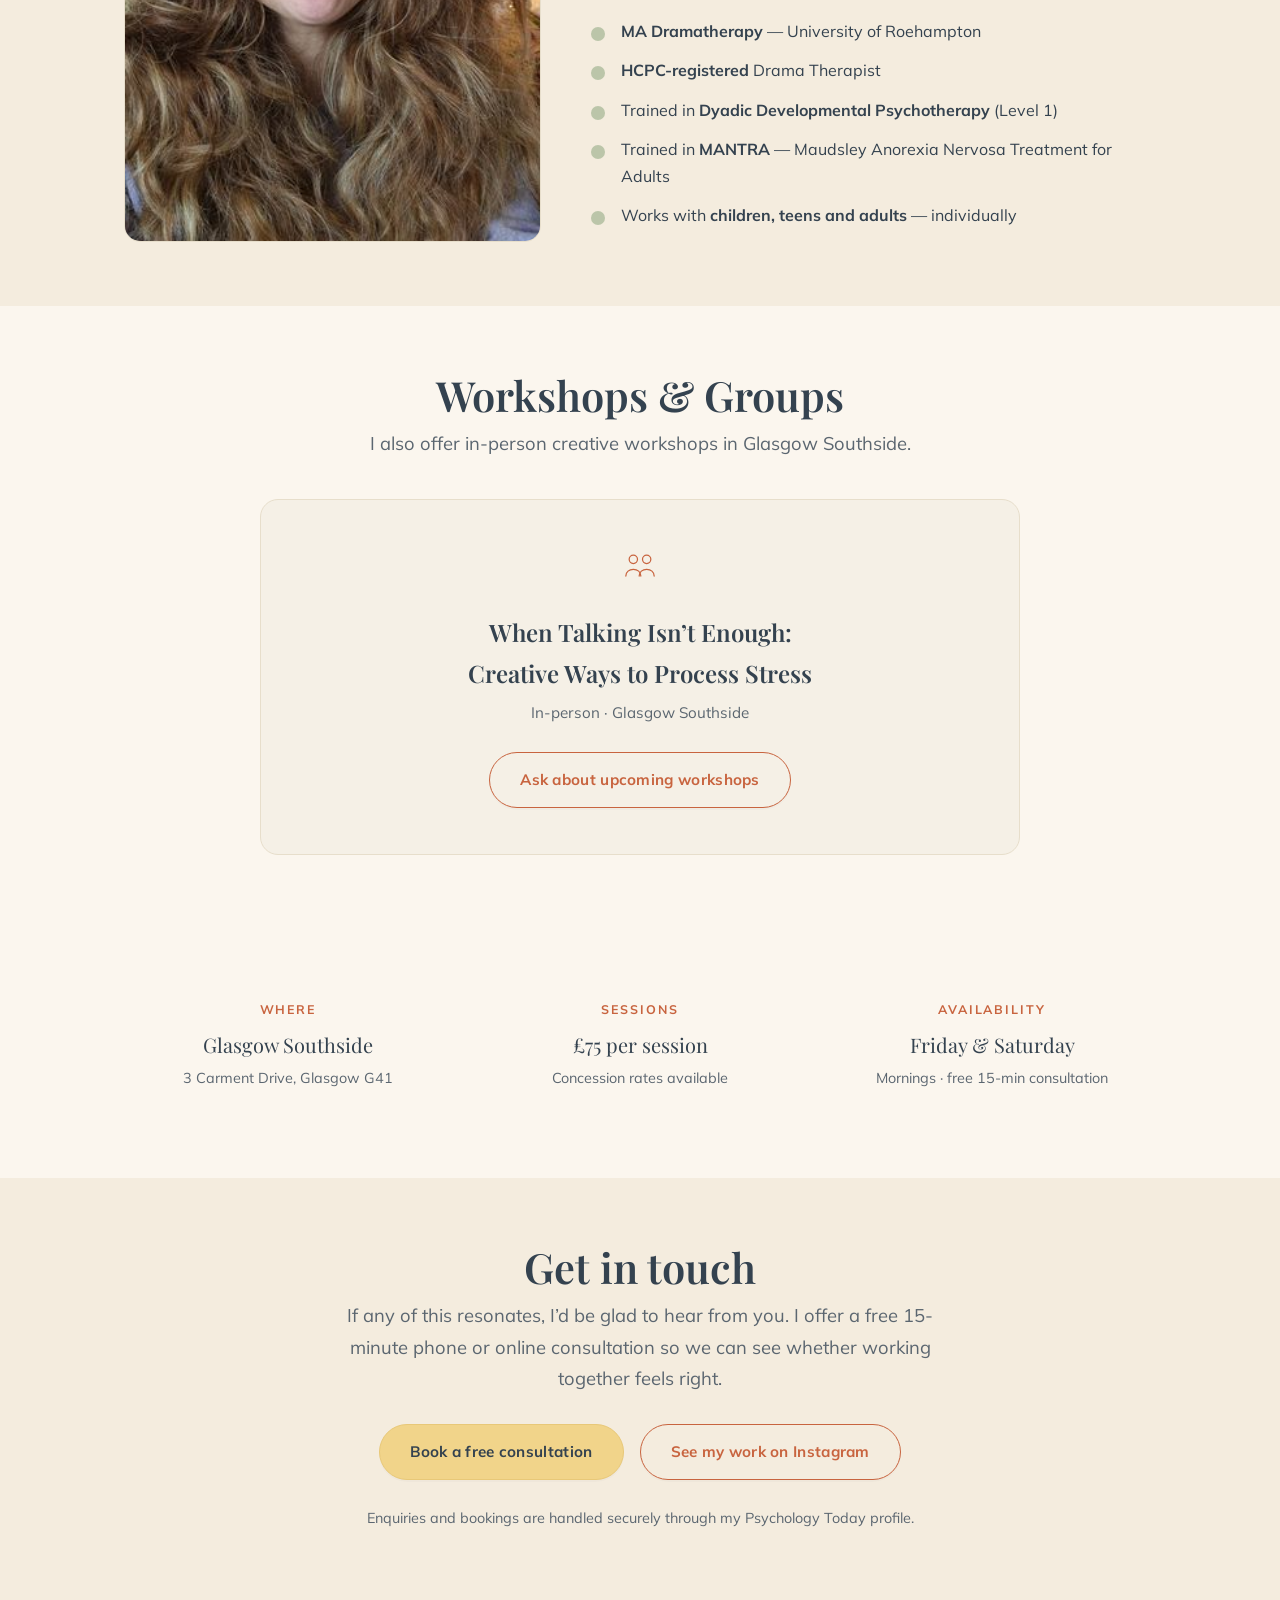
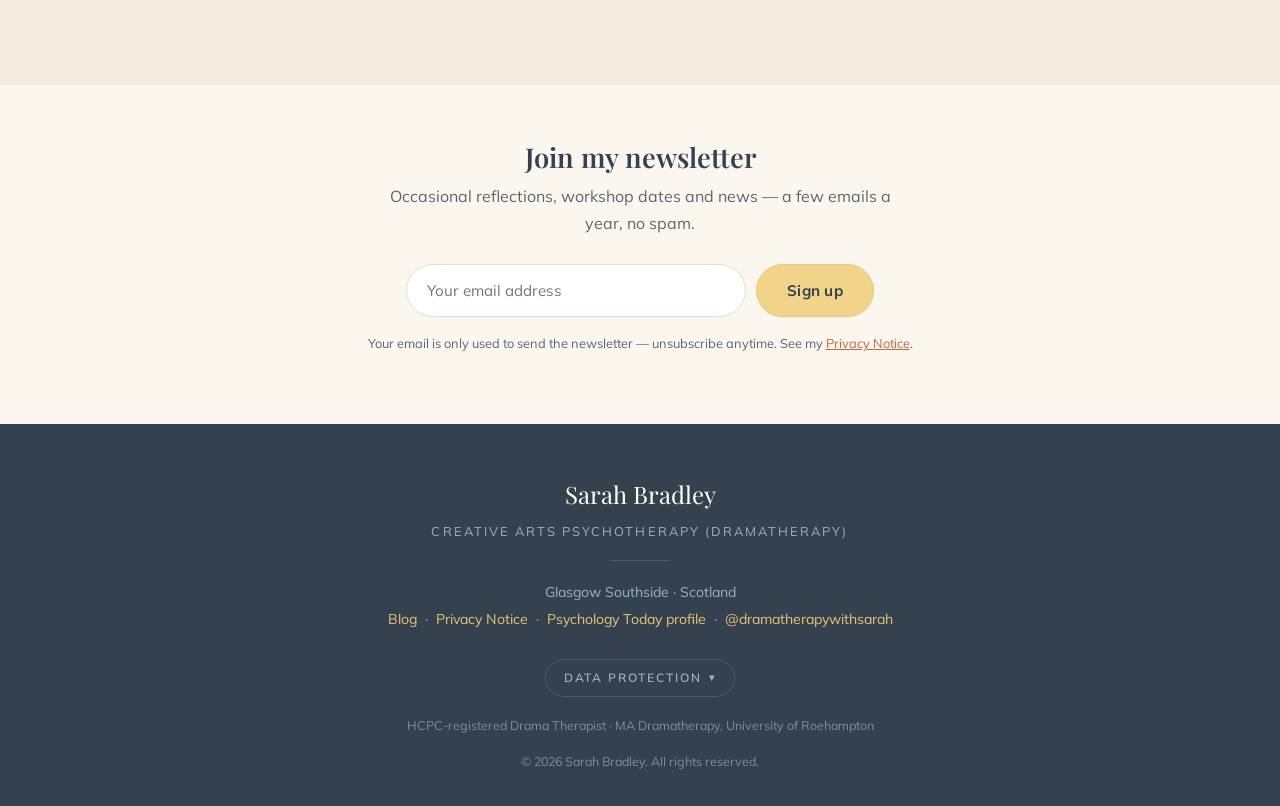
==== commit 9e30b57a: "Add Psychology Today verified seal and newsletter signup - PT verification badge in the contact sect" ====
--- a/index.html
+++ b/index.html
@@ -212,6 +212,21 @@
   .contact .lead{ margin-bottom:30px; }
   .contact-actions{ display:flex; gap:16px; justify-content:center; flex-wrap:wrap; }
   .note{ font-size:.9rem; color:var(--ink-soft); margin-top:26px; }
+  .pt-seal{ display:flex; justify-content:center; margin-top:26px; min-height:64px; }
+
+  /* ---------- Newsletter ---------- */
+  .newsletter{ padding:56px 0; text-align:center; }
+  .newsletter h2{ font-size:1.7rem; margin:0 0 10px; }
+  .newsletter .nl-sub{ color:var(--ink-soft); max-width:520px; margin:0 auto 26px; }
+  .nl-form{ display:flex; gap:10px; justify-content:center; flex-wrap:wrap; }
+  .nl-form input[type=email]{
+    width:min(340px, 100%); padding:13px 20px; border-radius:40px;
+    border:1px solid var(--card-line); background:#fff; font:inherit;
+    font-size:.95rem; color:var(--ink);
+  }
+  .nl-form input[type=email]:focus{ outline:2px solid var(--mustard); border-color:var(--mustard); }
+  .nl-form .btn{ font-family:inherit; cursor:pointer; }
+  .nl-note{ font-size:.8rem; color:var(--ink-soft); margin-top:16px; }
 
   /* ---------- Data protection (footer disclosure) ---------- */
   .dp{ max-width:620px; margin:26px auto 0; }
@@ -446,6 +461,27 @@
       <a class="btn btn-outline" href="https://www.instagram.com/dramatherapywithsarah" target="_blank" rel="noopener">See my work on Instagram</a>
     </div>
     <p class="note">Enquiries and bookings are handled securely through my Psychology Today profile.</p>
+    <div class="pt-seal">
+      <!-- Professional verification provided by Psychology Today -->
+      <a href="https://www.psychologytoday.com/profile/1668733" class="sx-verified-seal"></a>
+      <script type="text/javascript" src="https://member.psychologytoday.com/verified-seal.js" data-badge="13" data-id="1668733" data-code="aHR0cHM6Ly93d3cucHN5Y2hvbG9neXRvZGF5LmNvbS9hcGkvdmVyaWZpZWQtc2VhbC9zZWFscy8xMy9wcm9maWxlLzE2Njg3MzM/Y2FsbGJhY2s9c3hjYWxsYmFjaw=="></script>
+      <!-- End Verification -->
+    </div>
+  </div>
+</section>
+
+<!-- ============ NEWSLETTER ============ -->
+<section class="newsletter" id="newsletter">
+  <div class="wrap">
+    <h2>Join my newsletter</h2>
+    <p class="nl-sub">Occasional reflections, workshop dates and news &mdash; a few emails a year, no spam.</p>
+    <form class="nl-form" name="newsletter" method="POST" action="/thanks/" data-netlify="true" netlify-honeypot="bot-field">
+      <input type="hidden" name="form-name" value="newsletter">
+      <p style="display:none;"><label>Don&rsquo;t fill this in: <input name="bot-field"></label></p>
+      <input type="email" name="email" placeholder="Your email address" required aria-label="Email address">
+      <button class="btn" type="submit">Sign up</button>
+    </form>
+    <p class="nl-note">Your email is only used to send the newsletter &mdash; unsubscribe anytime. See my <a href="/privacy/">Privacy Notice</a>.</p>
   </div>
 </section>
 
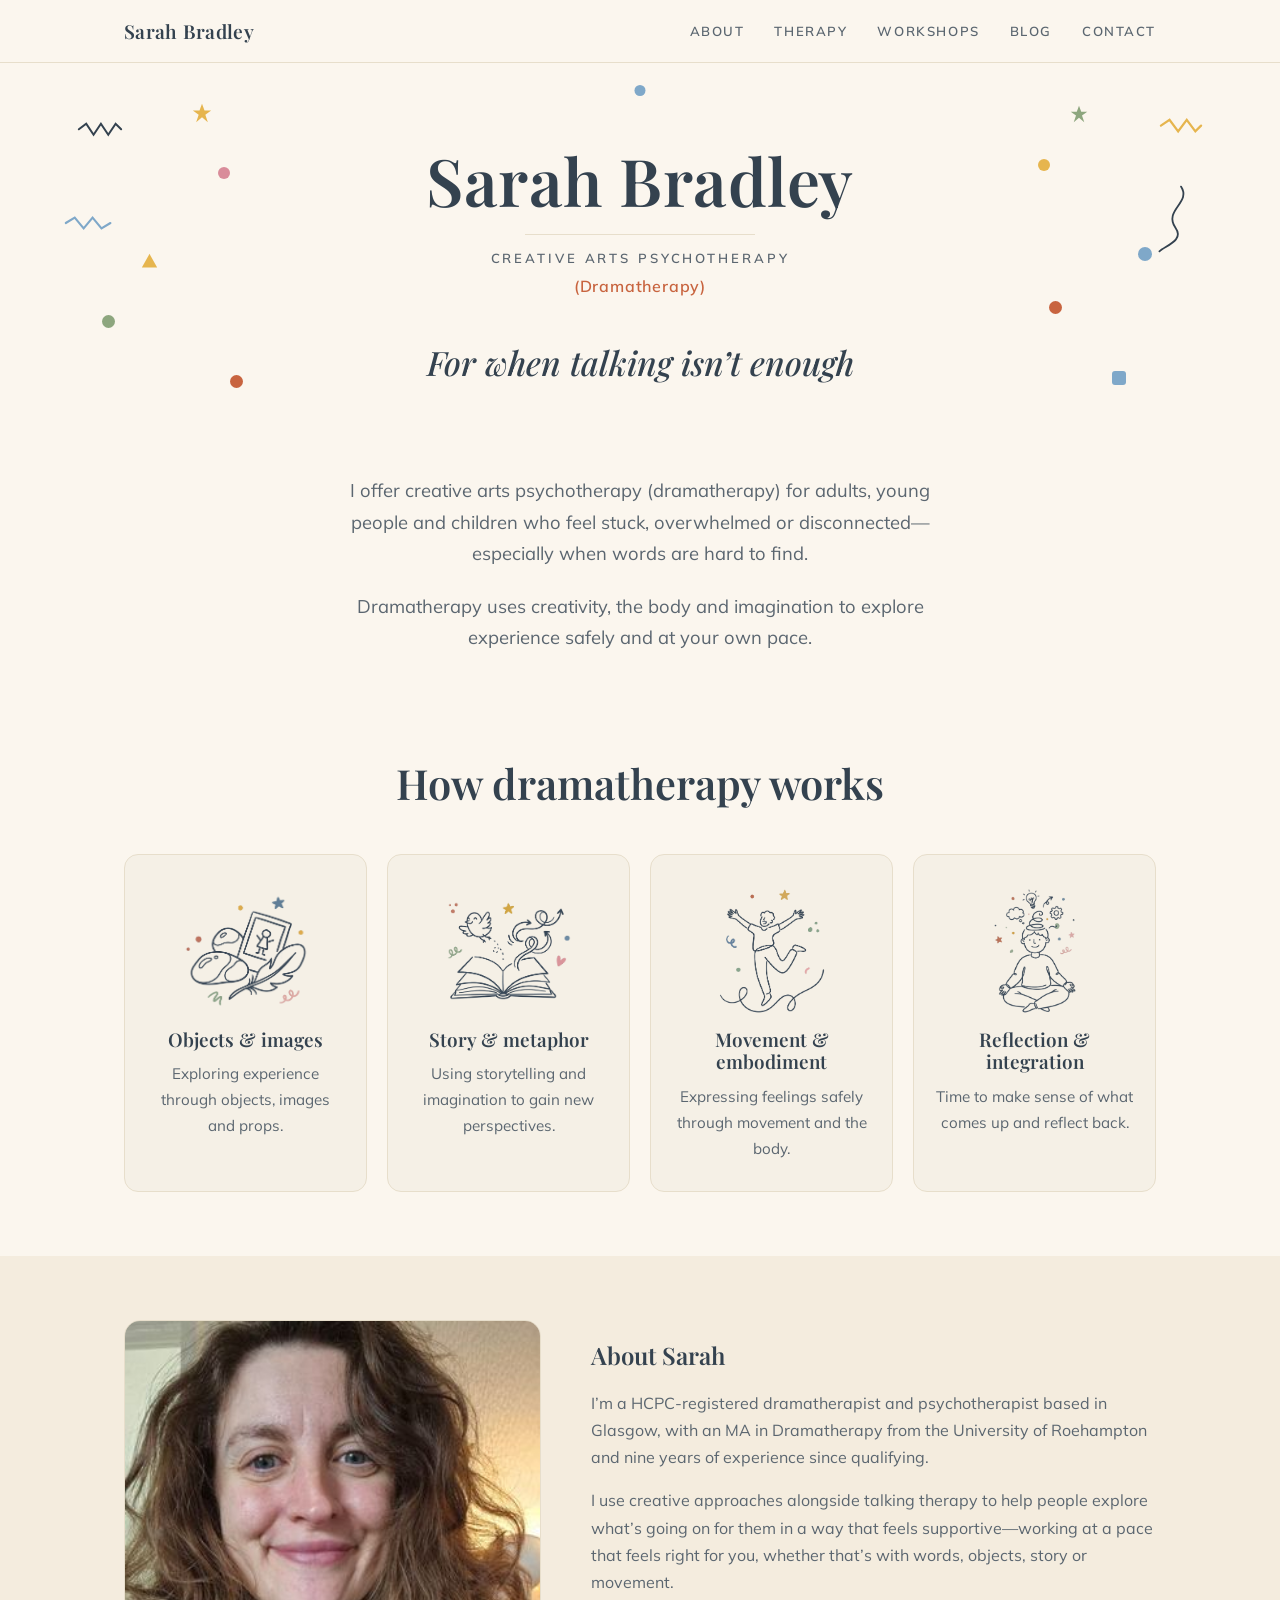
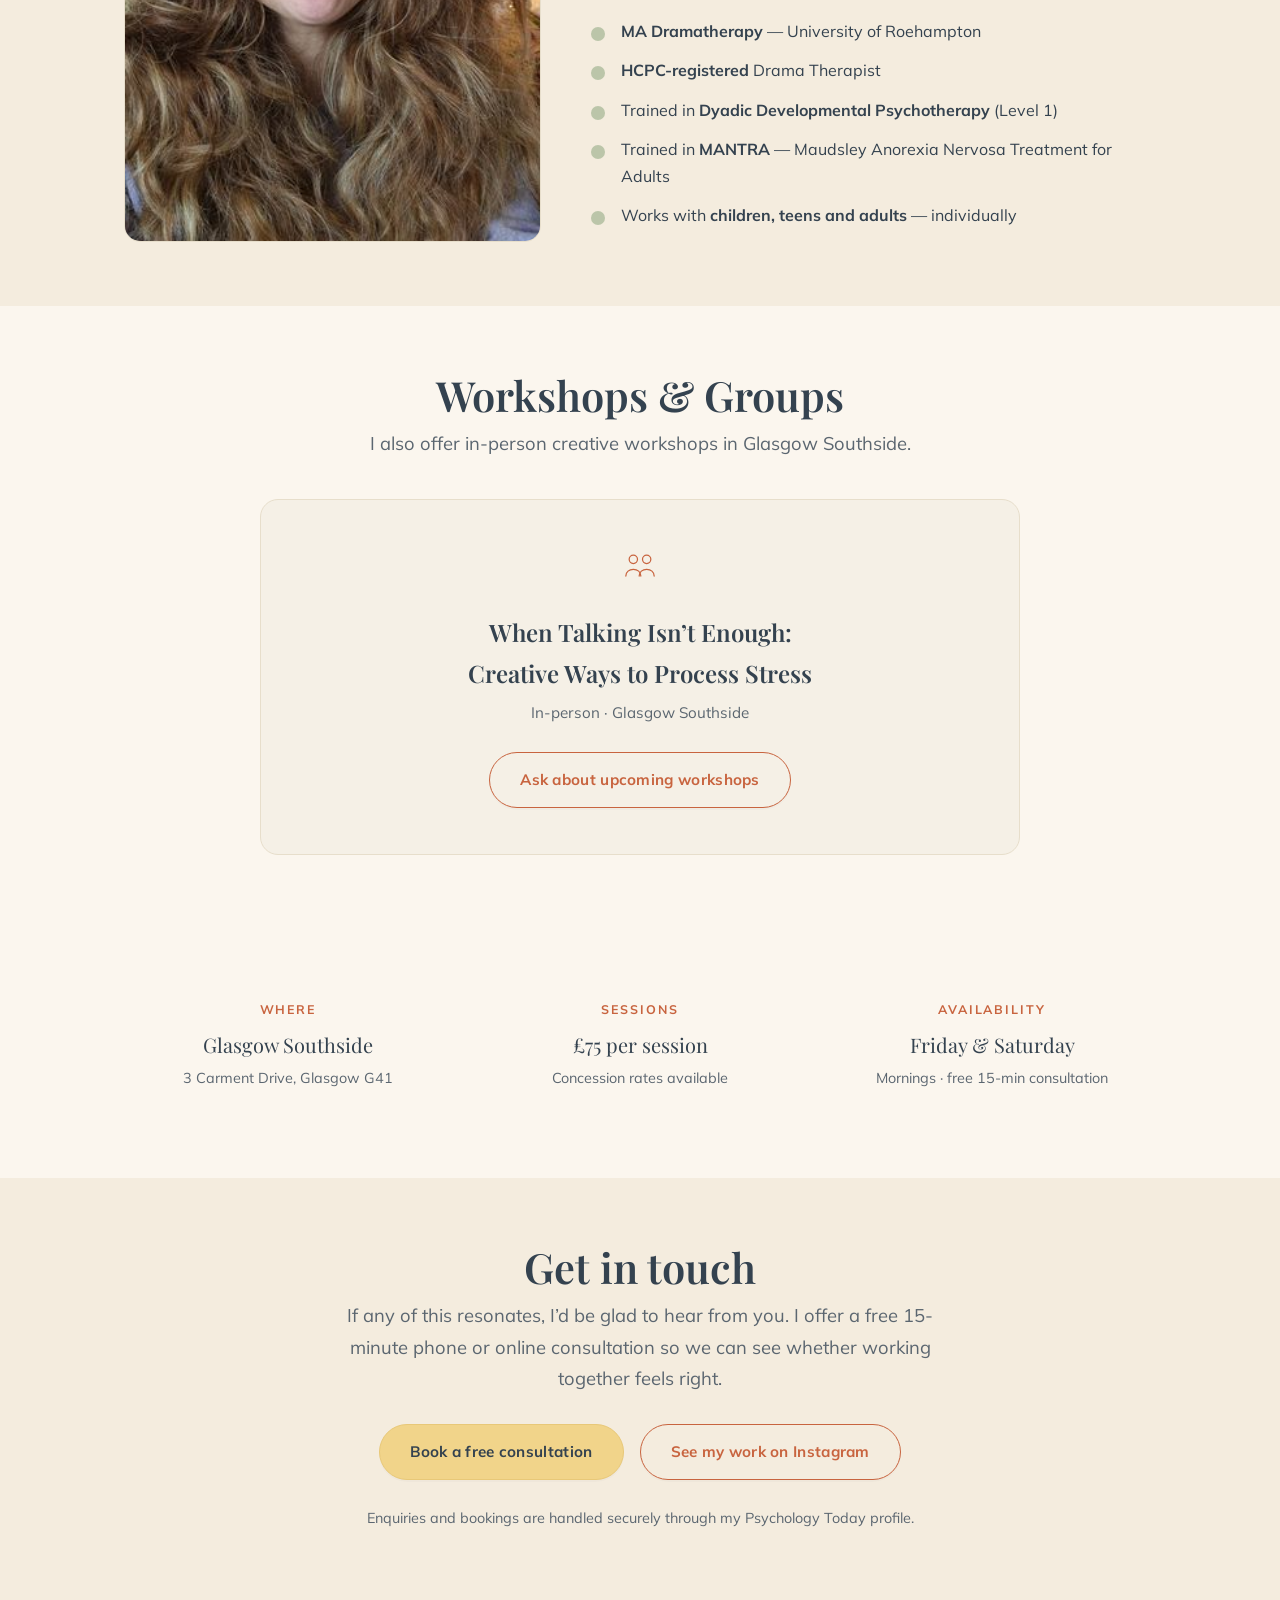
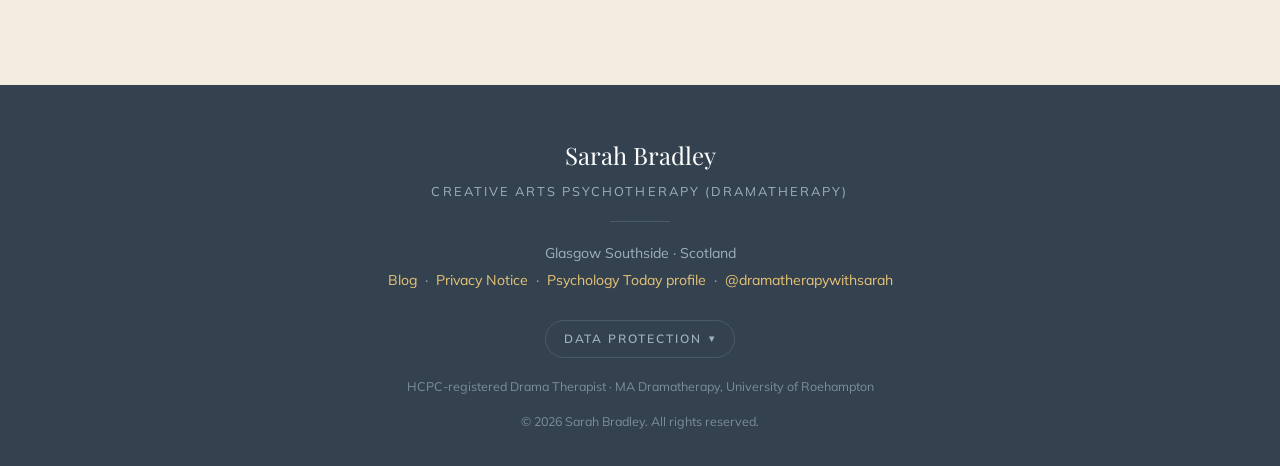
==== commit eddda24c: "Hide newsletter section pending choice of newsletter service Co-Authored-By: Claude Fable 5 <noreply" ====
--- a/index.html
+++ b/index.html
@@ -470,8 +470,10 @@
   </div>
 </section>
 
-<!-- ============ NEWSLETTER ============ -->
-<section class="newsletter" id="newsletter">
+<!-- ============ NEWSLETTER ============
+     Hidden 2026-07-28 pending choice of newsletter service (MailerLite planned).
+     To re-enable: remove style="display:none" below and rewire the form action. -->
+<section class="newsletter" id="newsletter" style="display:none" hidden
   <div class="wrap">
     <h2>Join my newsletter</h2>
     <p class="nl-sub">Occasional reflections, workshop dates and news &mdash; a few emails a year, no spam.</p>
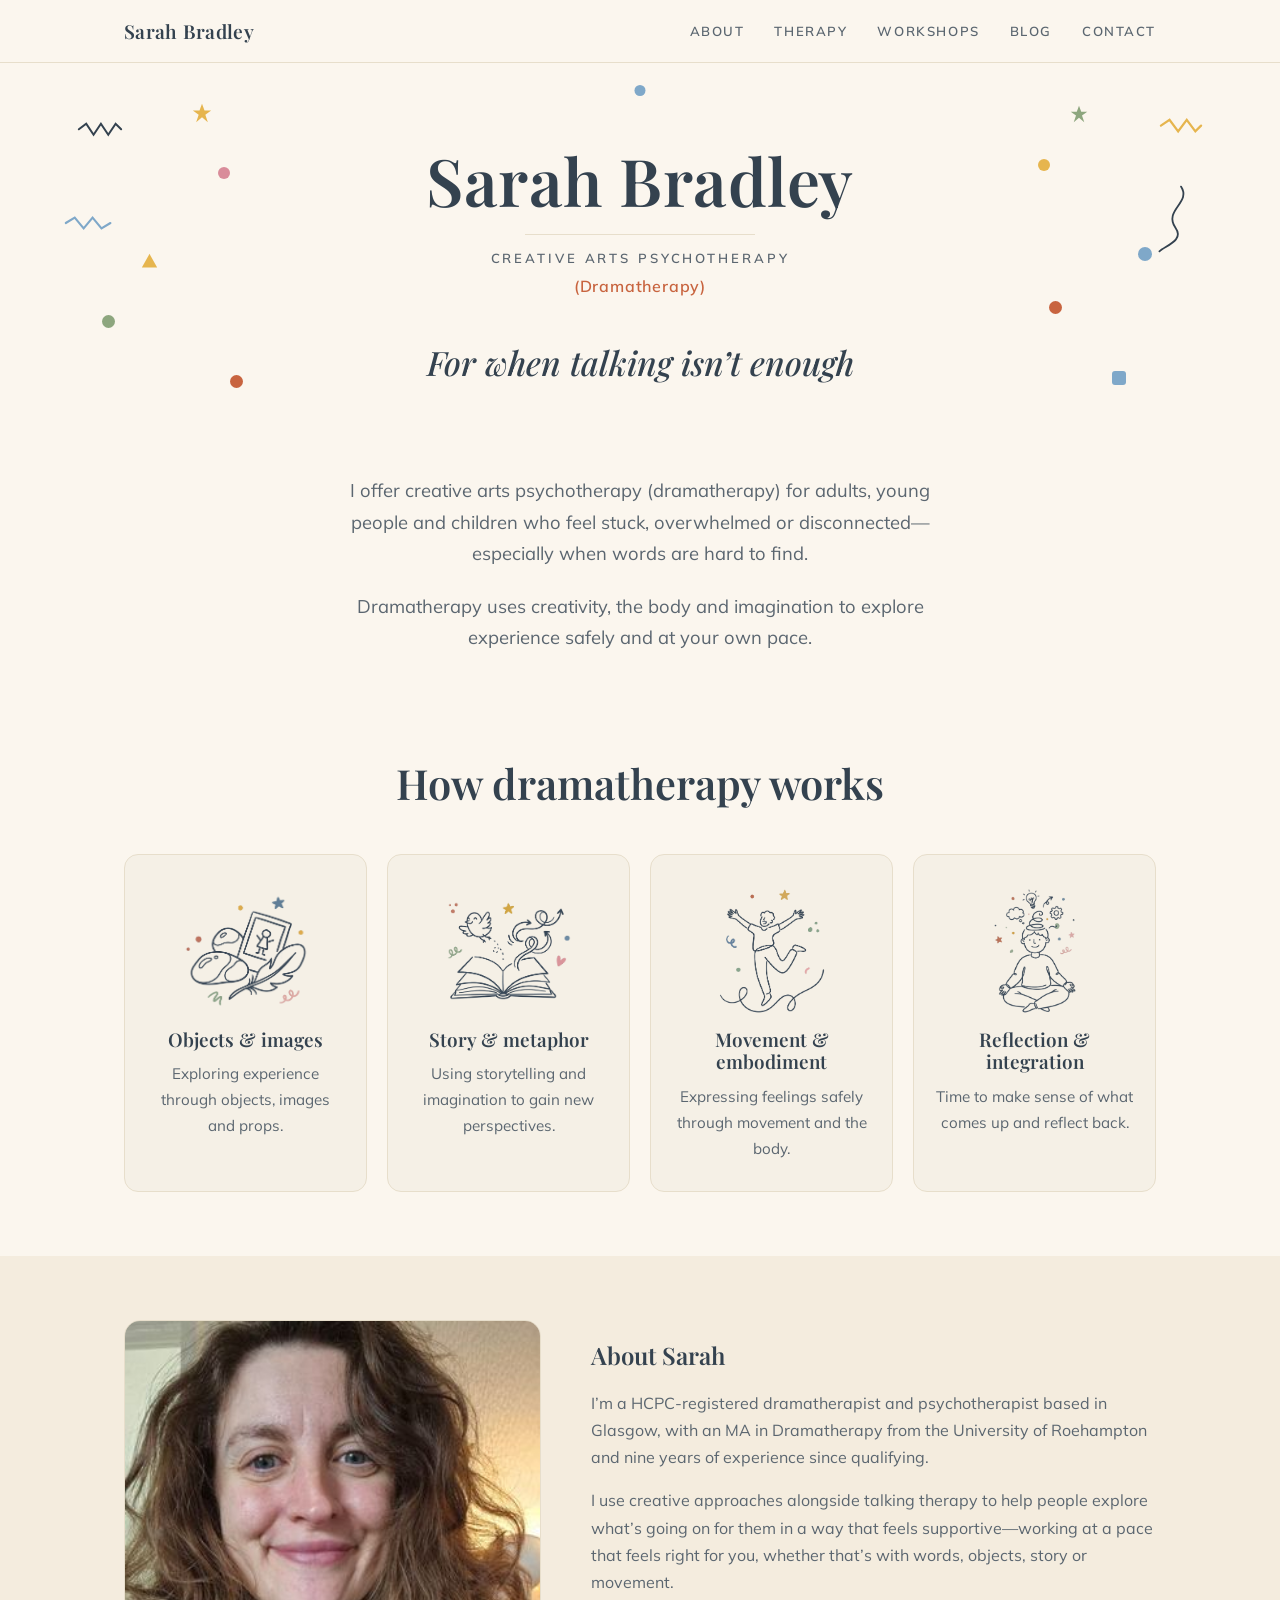
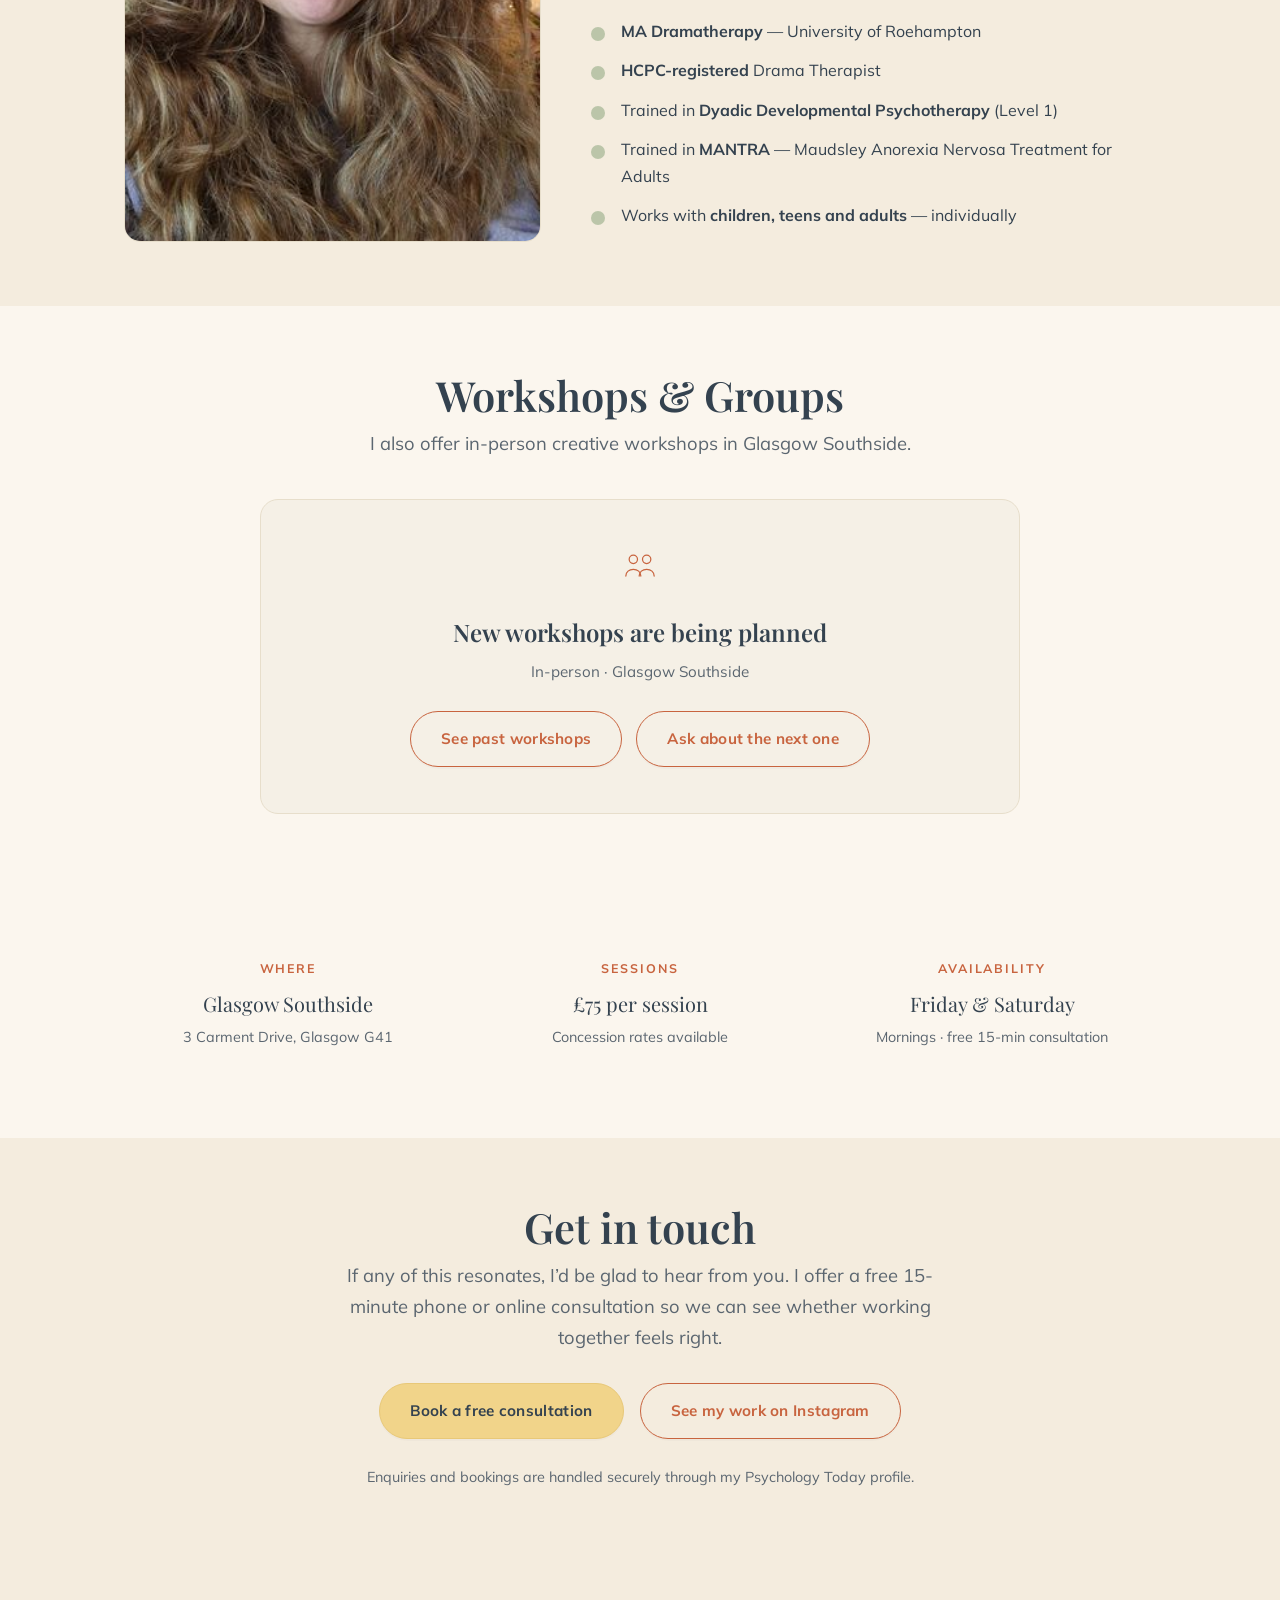
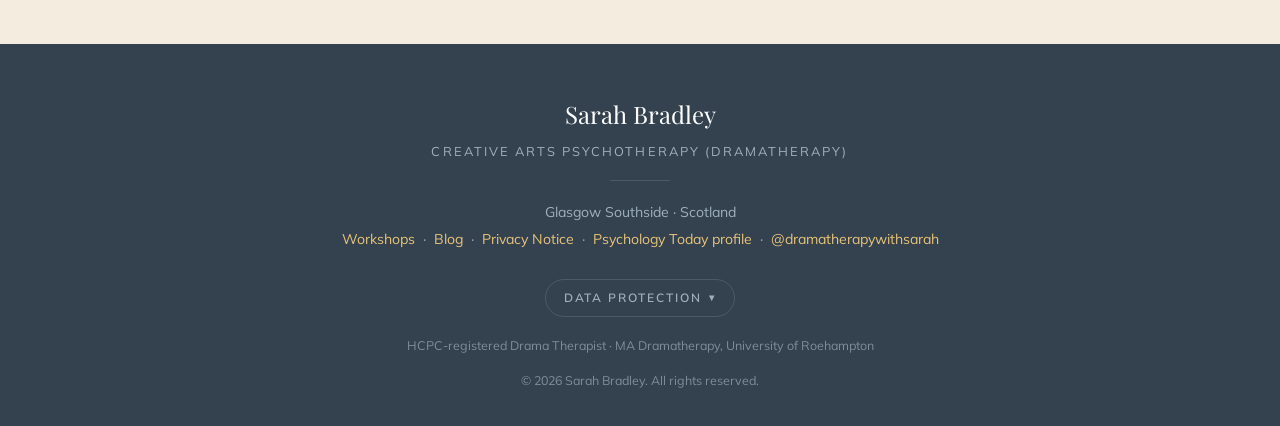
==== commit 3c6b1041: "Add workshops page with self-archiving listings - /workshops/ page: Upcoming and Past zones; cards s" ====
--- a/index.html
+++ b/index.html
@@ -198,6 +198,9 @@
     margin:18px 0 6px; font-weight:600;
   }
   .ws-card .ws-where{ color:var(--ink-soft); font-size:.95rem; }
+  .ws-card .ws-eyebrow{ font-size:.75rem; letter-spacing:.18em; text-transform:uppercase; color:var(--terracotta); font-weight:700; margin-bottom:14px; }
+  .ws-card .ws-desc{ color:var(--ink-soft); font-size:.98rem; max-width:520px; margin:16px auto 0; }
+  .ws-card .ws-actions{ margin-top:26px; display:flex; gap:14px; justify-content:center; flex-wrap:wrap; }
 
   /* ---------- Practical info strip ---------- */
   .facts{ display:grid; grid-template-columns:repeat(3,1fr); gap:24px; margin-top:46px; }
@@ -273,7 +276,7 @@
     <div class="nav-links" id="navLinks">
       <a href="#about">About</a>
       <a href="#therapy">Therapy</a>
-      <a href="#workshops">Workshops</a>
+      <a href="/workshops/">Workshops</a>
       <a href="/blog/">Blog</a>
       <a href="#contact">Contact</a>
     </div>
@@ -411,15 +414,32 @@
     <h2 class="section-title">Workshops &amp; Groups</h2>
     <p class="lead">I also offer in-person creative workshops in Glasgow Southside.</p>
 
-    <div class="ws-card">
+    <!-- Featured next workshop — update data-end + details when a new one is scheduled.
+         If the date has passed, the generic card below is shown instead. -->
+    <div class="ws-card" id="wsNext" data-end="2026-09-20T15:00:00+01:00">
+      <div class="ws-eyebrow">Next workshop</div>
+      <div class="ws-title">In the Waiting</div>
+      <div class="ws-where">Sun 20 September 2026 &middot; 1&ndash;3pm &middot; Southside Counselling &amp; Therapy Centre, Glasgow</div>
+      <p class="ws-desc">
+        A gentle, creative workshop for anyone navigating infertility, fertility treatment,
+        IVF or pregnancy loss &mdash; somewhere to pause and put some of it down for a while.
+      </p>
+      <div class="ws-actions">
+        <a class="btn" href="https://www.tickettailor.com/events/dramatherapywithsarah/2323404" target="_blank" rel="noopener">Book tickets</a>
+        <a class="btn btn-outline" href="/workshops/">All workshops</a>
+      </div>
+    </div>
+
+    <div class="ws-card" id="wsFallback" hidden>
       <svg width="40" height="40" viewBox="0 0 48 48" fill="none" stroke="#C8643F" stroke-width="1.5" style="margin:0 auto;">
         <circle cx="16" cy="16" r="5"/><circle cx="32" cy="16" r="5"/>
         <path d="M7 36 c0-5 4-8 9-8s9 3 9 8 M23 36 c0-5 4-8 9-8s9 3 9 8" stroke-linecap="round"/>
       </svg>
-      <div class="ws-title">When Talking Isn&rsquo;t Enough:<br>Creative Ways to Process Stress</div>
+      <div class="ws-title">New workshops are being planned</div>
       <div class="ws-where">In-person &middot; Glasgow Southside</div>
-      <div style="margin-top:26px;">
-        <a class="btn btn-outline" href="#contact">Ask about upcoming workshops</a>
+      <div class="ws-actions">
+        <a class="btn btn-outline" href="/workshops/">See past workshops</a>
+        <a class="btn btn-outline" href="#contact">Ask about the next one</a>
       </div>
     </div>
   </div>
@@ -495,6 +515,8 @@
     <div class="frule"></div>
     <div class="fmeta">
       Glasgow Southside &middot; Scotland<br>
+      <a href="/workshops/">Workshops</a>
+      &nbsp;&middot;&nbsp;
       <a href="/blog/">Blog</a>
       &nbsp;&middot;&nbsp;
       <a href="/privacy/">Privacy Notice</a>
@@ -532,6 +554,11 @@
 
 <script>
   document.getElementById('yr').textContent = new Date().getFullYear();
+  // Swap the featured workshop for the generic card once its date has passed.
+  (function(){
+    var n = document.getElementById('wsNext'), f = document.getElementById('wsFallback');
+    if(n && f && new Date(n.dataset.end) < new Date()){ n.hidden = true; f.hidden = false; }
+  })();
   (function(){
     var t = document.getElementById('navToggle'), n = document.getElementById('navLinks');
     if(!t || !n) return;
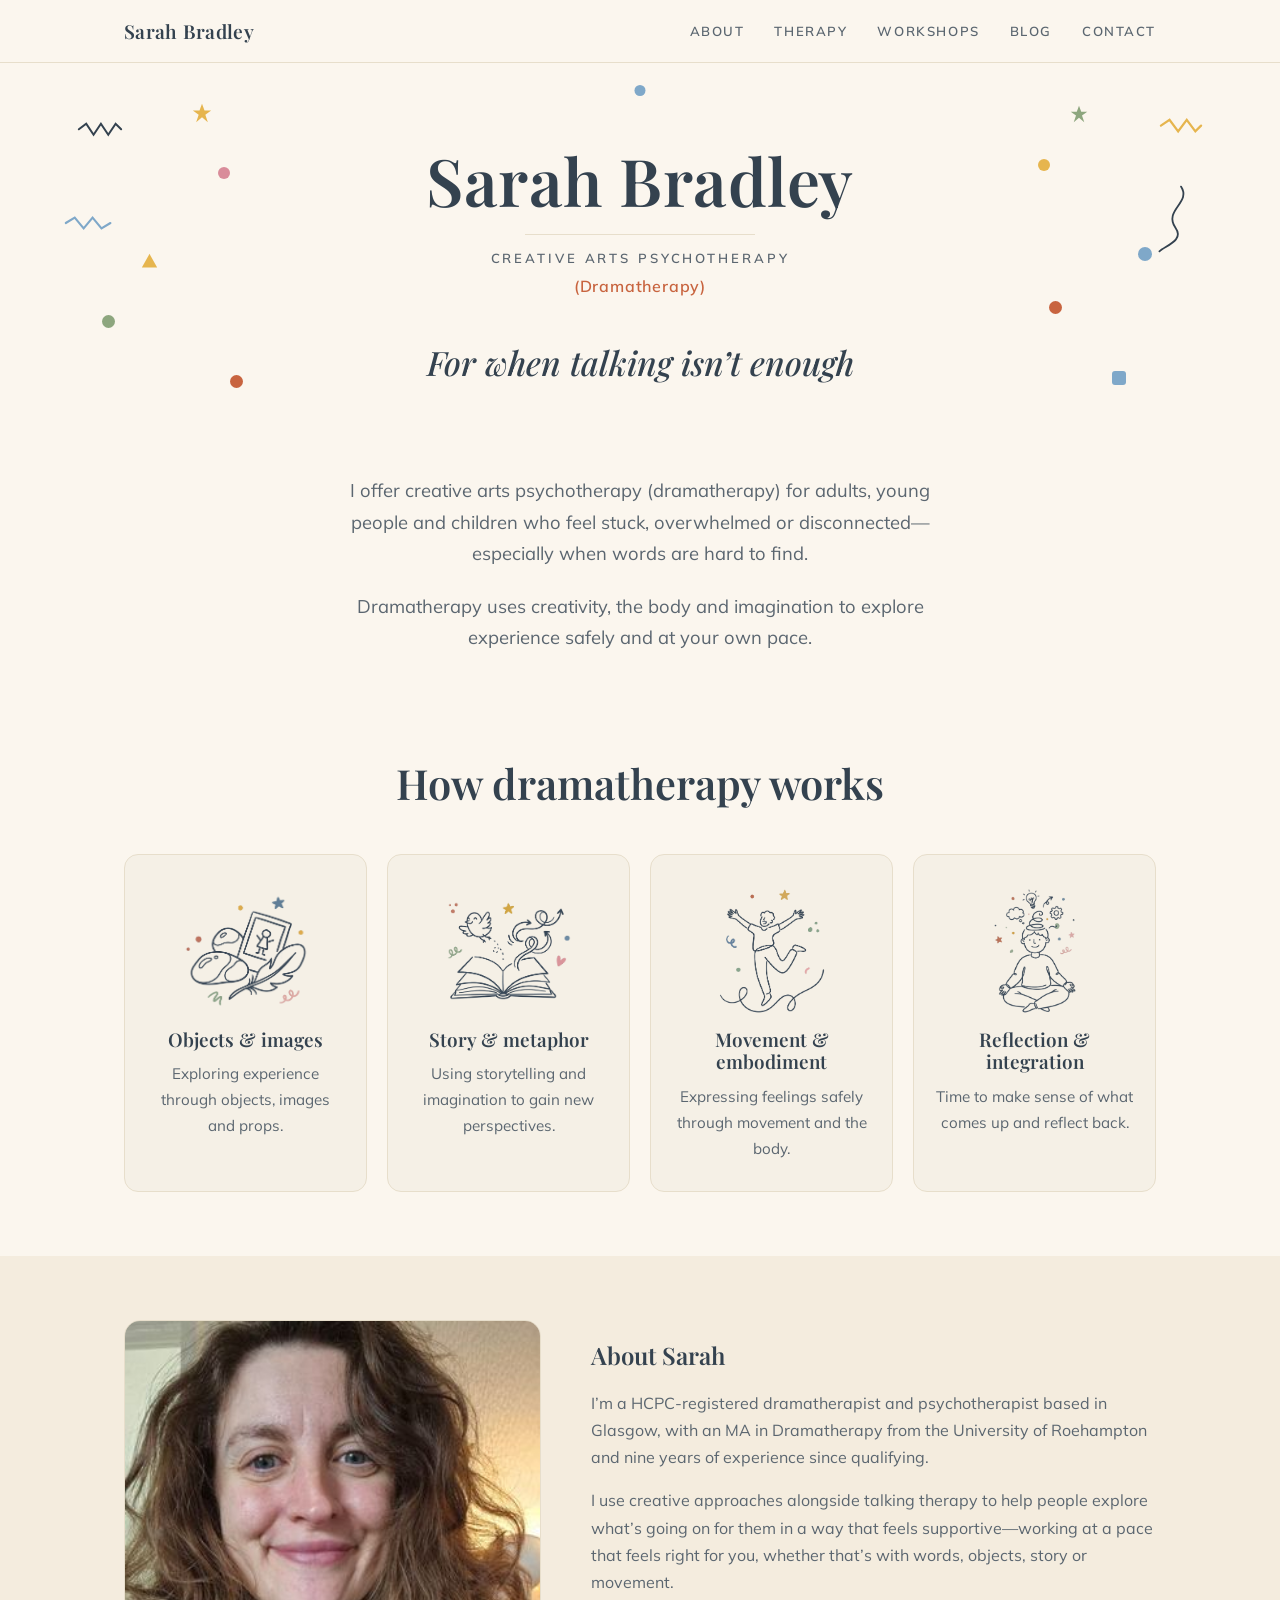
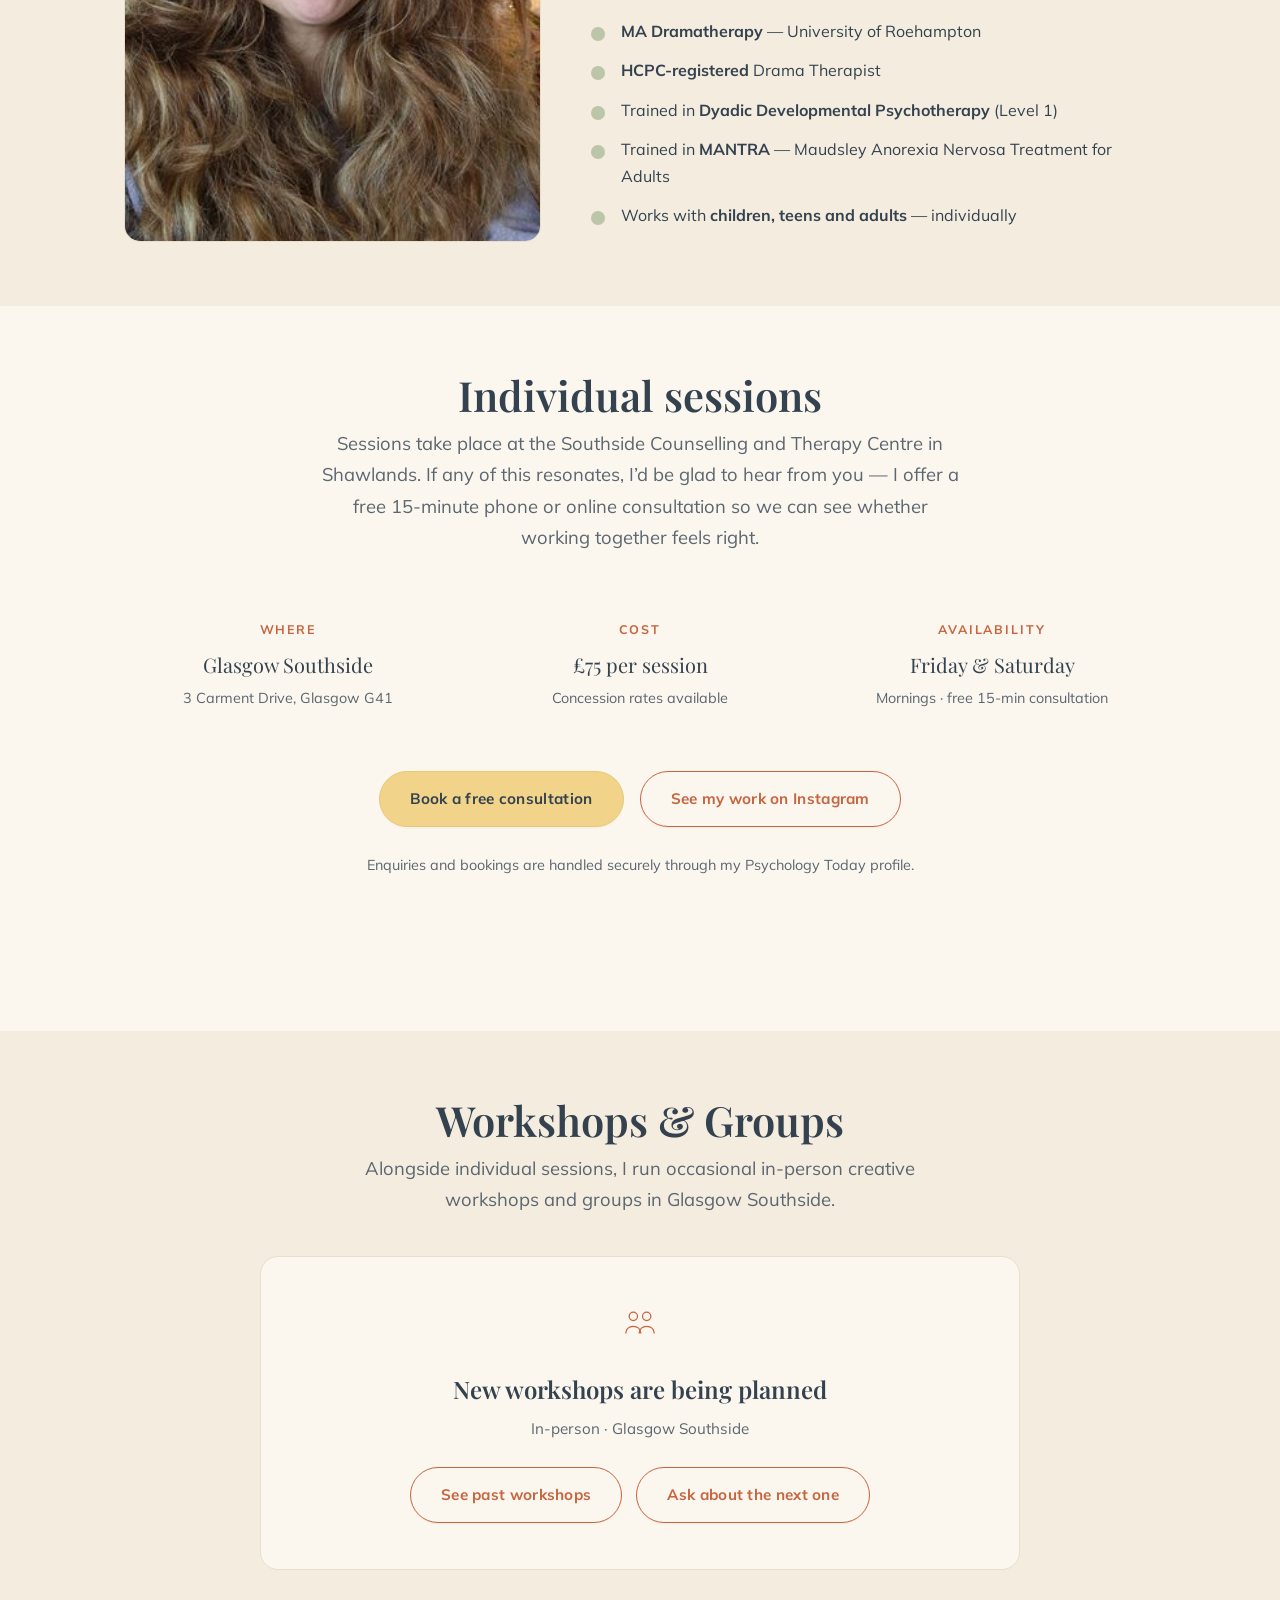
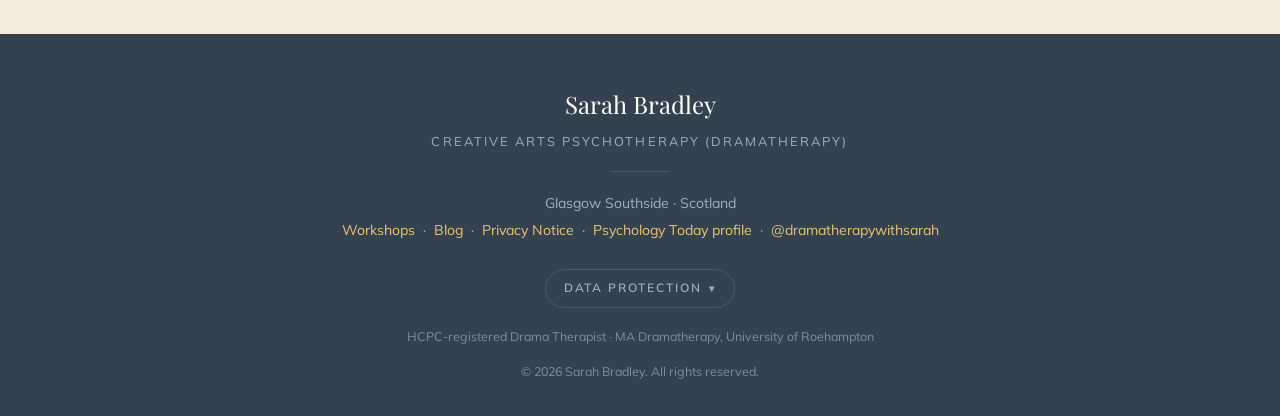
==== commit 5fcb12a0: "Restructure home page: merge practicalities and booking into Individual sessions section The unlabel" ====
--- a/index.html
+++ b/index.html
@@ -188,9 +188,9 @@
   .creds li b{ font-weight:700; }
 
   /* ---------- Workshops ---------- */
-  .workshops{ position:relative; overflow:hidden; }
+  .workshops{ position:relative; overflow:hidden; background:var(--cream-deep); }
   .ws-card{
-    background:var(--card); border:1px solid var(--card-line);
+    background:var(--cream); border:1px solid var(--card-line);
     border-radius:18px; padding:46px 40px; max-width:760px; margin:40px auto 0; text-align:center;
   }
   .ws-card .ws-title{
@@ -210,9 +210,9 @@
   .fact .fv{ font-family:'Playfair Display',serif; font-size:1.25rem; color:var(--ink); }
   .fact .fsub{ font-size:.9rem; color:var(--ink-soft); margin-top:4px; }
 
-  /* ---------- Contact ---------- */
-  .contact{ background:var(--cream-deep); text-align:center; }
-  .contact .lead{ margin-bottom:30px; }
+  /* ---------- Sessions & booking ---------- */
+  .sessions{ text-align:center; }
+  .sessions .facts{ margin:42px 0 36px; }
   .contact-actions{ display:flex; gap:16px; justify-content:center; flex-wrap:wrap; }
   .note{ font-size:.9rem; color:var(--ink-soft); margin-top:26px; }
   .pt-seal{ display:flex; justify-content:center; margin-top:26px; min-height:64px; }
@@ -408,11 +408,51 @@
   </div>
 </section>
 
+<!-- ============ SESSIONS & BOOKING ============ -->
+<section class="sessions" id="contact">
+  <div class="wrap">
+    <h2 class="section-title">Individual sessions</h2>
+    <p class="lead">
+      Sessions take place at the Southside Counselling and Therapy Centre in Shawlands.
+      If any of this resonates, I&rsquo;d be glad to hear from you &mdash; I offer a free
+      15-minute phone or online consultation so we can see whether working together feels right.
+    </p>
+    <div class="facts">
+      <div class="fact">
+        <div class="fk">Where</div>
+        <div class="fv">Glasgow Southside</div>
+        <div class="fsub">3 Carment Drive, Glasgow G41</div>
+      </div>
+      <div class="fact">
+        <div class="fk">Cost</div>
+        <div class="fv">&pound;75 per session</div>
+        <div class="fsub">Concession rates available</div>
+      </div>
+      <div class="fact">
+        <div class="fk">Availability</div>
+        <div class="fv">Friday &amp; Saturday</div>
+        <div class="fsub">Mornings &middot; free 15-min consultation</div>
+      </div>
+    </div>
+    <div class="contact-actions">
+      <a class="btn" href="https://www.psychologytoday.com/gb/counselling/sarah-bradley-glasgow/1668733" target="_blank" rel="noopener">Book a free consultation</a>
+      <a class="btn btn-outline" href="https://www.instagram.com/dramatherapywithsarah" target="_blank" rel="noopener">See my work on Instagram</a>
+    </div>
+    <p class="note">Enquiries and bookings are handled securely through my Psychology Today profile.</p>
+    <div class="pt-seal">
+      <!-- Professional verification provided by Psychology Today -->
+      <a href="https://www.psychologytoday.com/profile/1668733" class="sx-verified-seal"></a>
+      <script type="text/javascript" src="https://member.psychologytoday.com/verified-seal.js" data-badge="13" data-id="1668733" data-code="aHR0cHM6Ly93d3cucHN5Y2hvbG9neXRvZGF5LmNvbS9hcGkvdmVyaWZpZWQtc2VhbC9zZWFscy8xMy9wcm9maWxlLzE2Njg3MzM/Y2FsbGJhY2s9c3hjYWxsYmFjaw=="></script>
+      <!-- End Verification -->
+    </div>
+  </div>
+</section>
+
 <!-- ============ WORKSHOPS ============ -->
 <section class="workshops" id="workshops">
   <div class="wrap">
     <h2 class="section-title">Workshops &amp; Groups</h2>
-    <p class="lead">I also offer in-person creative workshops in Glasgow Southside.</p>
+    <p class="lead">Alongside individual sessions, I run occasional in-person creative workshops and groups in Glasgow Southside.</p>
 
     <!-- Featured next workshop — update data-end + details when a new one is scheduled.
          If the date has passed, the generic card below is shown instead. -->
@@ -441,51 +481,6 @@
         <a class="btn btn-outline" href="/workshops/">See past workshops</a>
         <a class="btn btn-outline" href="#contact">Ask about the next one</a>
       </div>
-    </div>
-  </div>
-</section>
-
-<!-- ============ PRACTICAL INFO ============ -->
-<section id="info" style="padding-top:10px;">
-  <div class="wrap">
-    <div class="facts">
-      <div class="fact">
-        <div class="fk">Where</div>
-        <div class="fv">Glasgow Southside</div>
-        <div class="fsub">3 Carment Drive, Glasgow G41</div>
-      </div>
-      <div class="fact">
-        <div class="fk">Sessions</div>
-        <div class="fv">£75 per session</div>
-        <div class="fsub">Concession rates available</div>
-      </div>
-      <div class="fact">
-        <div class="fk">Availability</div>
-        <div class="fv">Friday &amp; Saturday</div>
-        <div class="fsub">Mornings &middot; free 15-min consultation</div>
-      </div>
-    </div>
-  </div>
-</section>
-
-<!-- ============ CONTACT ============ -->
-<section class="contact" id="contact">
-  <div class="wrap">
-    <h2 class="section-title">Get in touch</h2>
-    <p class="lead">
-      If any of this resonates, I&rsquo;d be glad to hear from you. I offer a free 15-minute
-      phone or online consultation so we can see whether working together feels right.
-    </p>
-    <div class="contact-actions">
-      <a class="btn" href="https://www.psychologytoday.com/gb/counselling/sarah-bradley-glasgow/1668733" target="_blank" rel="noopener">Book a free consultation</a>
-      <a class="btn btn-outline" href="https://www.instagram.com/dramatherapywithsarah" target="_blank" rel="noopener">See my work on Instagram</a>
-    </div>
-    <p class="note">Enquiries and bookings are handled securely through my Psychology Today profile.</p>
-    <div class="pt-seal">
-      <!-- Professional verification provided by Psychology Today -->
-      <a href="https://www.psychologytoday.com/profile/1668733" class="sx-verified-seal"></a>
-      <script type="text/javascript" src="https://member.psychologytoday.com/verified-seal.js" data-badge="13" data-id="1668733" data-code="aHR0cHM6Ly93d3cucHN5Y2hvbG9neXRvZGF5LmNvbS9hcGkvdmVyaWZpZWQtc2VhbC9zZWFscy8xMy9wcm9maWxlLzE2Njg3MzM/Y2FsbGJhY2s9c3hjYWxsYmFjaw=="></script>
-      <!-- End Verification -->
     </div>
   </div>
 </section>
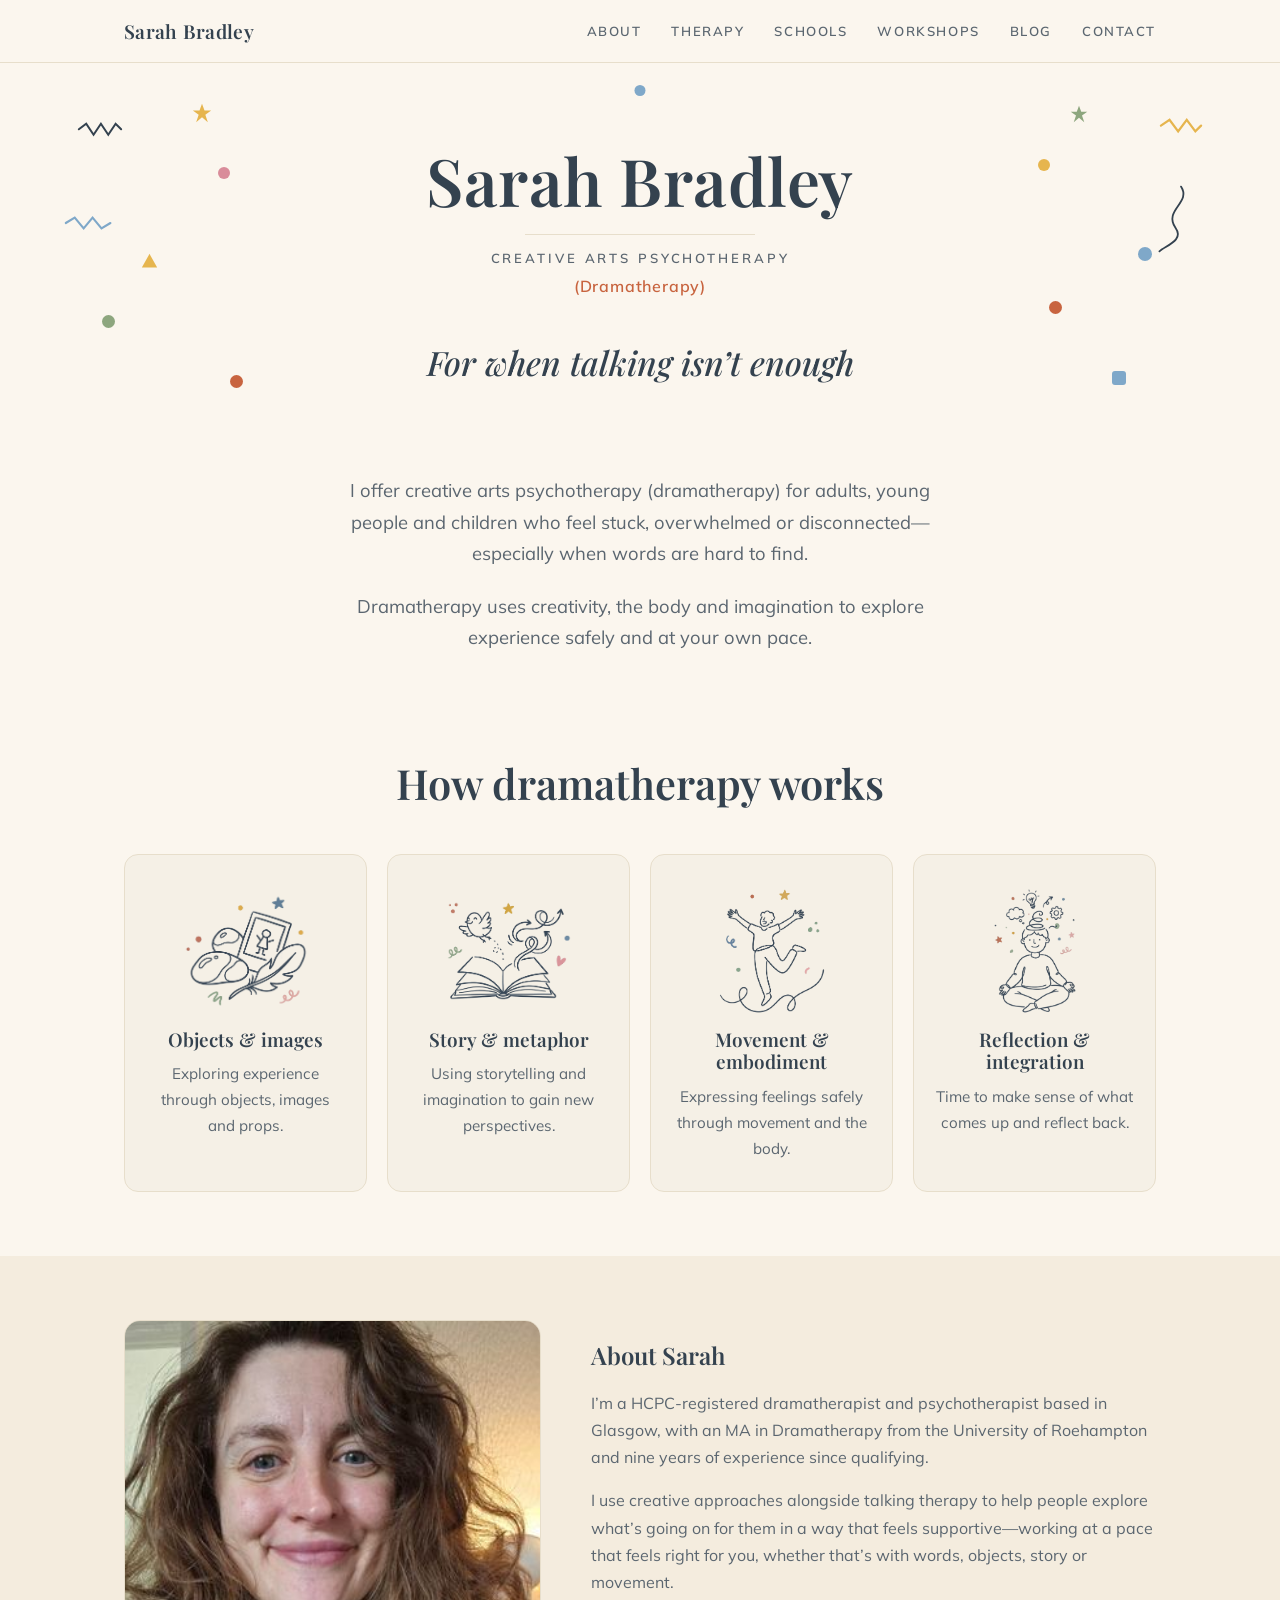
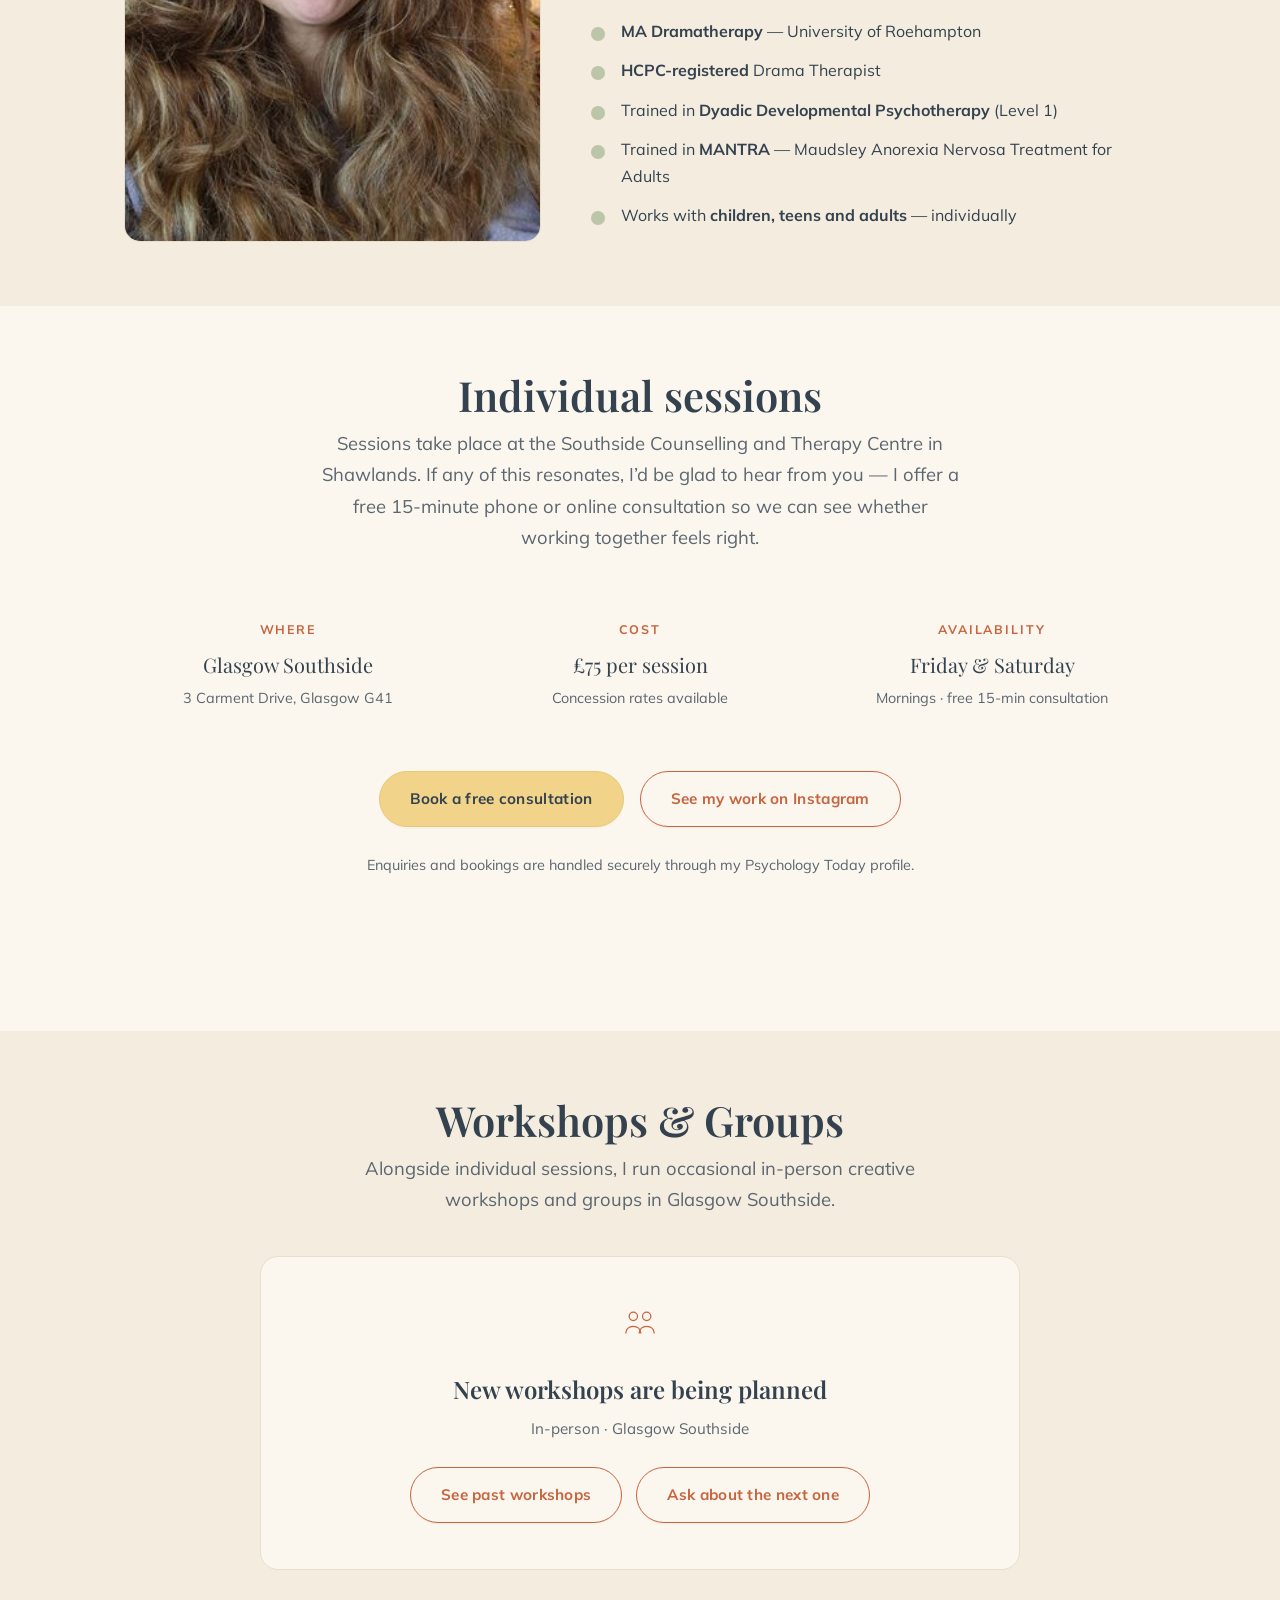
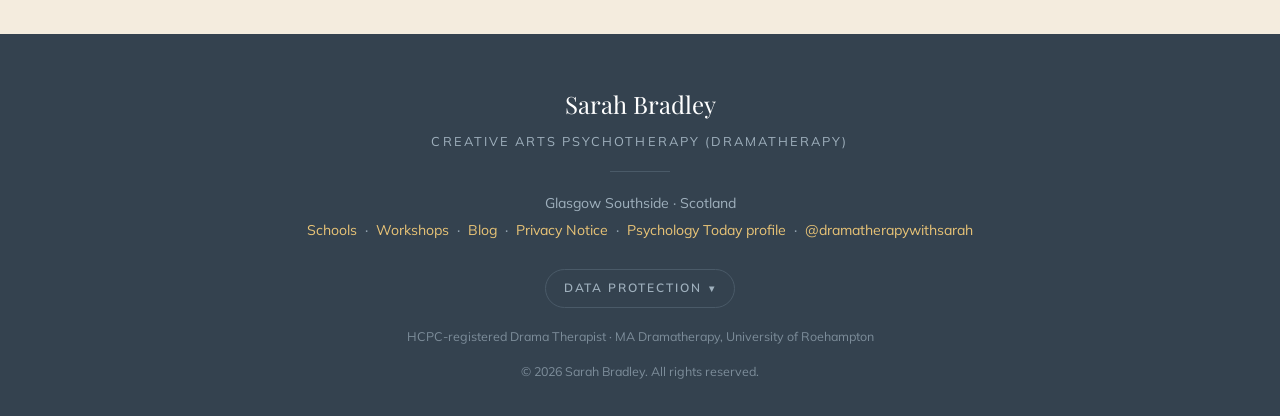
==== commit 011dd294: "Add Dramatherapy in Schools page - /schools/ page with Sarah's supplied copy: intro, how dramatherap" ====
--- a/index.html
+++ b/index.html
@@ -93,7 +93,7 @@
       box-shadow:0 10px 20px rgba(52,66,79,.06);
       max-height:0; overflow:hidden; transition:max-height .3s ease;
     }
-    .nav-links.open{ max-height:360px; }
+    .nav-links.open{ max-height:480px; }
     .nav-links a{ padding:15px 24px; text-align:center; font-size:.9rem; border-top:1px solid var(--card-line); }
   }
 
@@ -276,6 +276,7 @@
     <div class="nav-links" id="navLinks">
       <a href="#about">About</a>
       <a href="#therapy">Therapy</a>
+      <a href="/schools/">Schools</a>
       <a href="/workshops/">Workshops</a>
       <a href="/blog/">Blog</a>
       <a href="#contact">Contact</a>
@@ -488,7 +489,7 @@
 <!-- ============ NEWSLETTER ============
      Hidden 2026-07-28 pending choice of newsletter service (MailerLite planned).
      To re-enable: remove style="display:none" below and rewire the form action. -->
-<section class="newsletter" id="newsletter" style="display:none" hidden
+<section class="newsletter" id="newsletter" style="display:none" hidden>
   <div class="wrap">
     <h2>Join my newsletter</h2>
     <p class="nl-sub">Occasional reflections, workshop dates and news &mdash; a few emails a year, no spam.</p>
@@ -510,6 +511,8 @@
     <div class="frule"></div>
     <div class="fmeta">
       Glasgow Southside &middot; Scotland<br>
+      <a href="/schools/">Schools</a>
+      &nbsp;&middot;&nbsp;
       <a href="/workshops/">Workshops</a>
       &nbsp;&middot;&nbsp;
       <a href="/blog/">Blog</a>
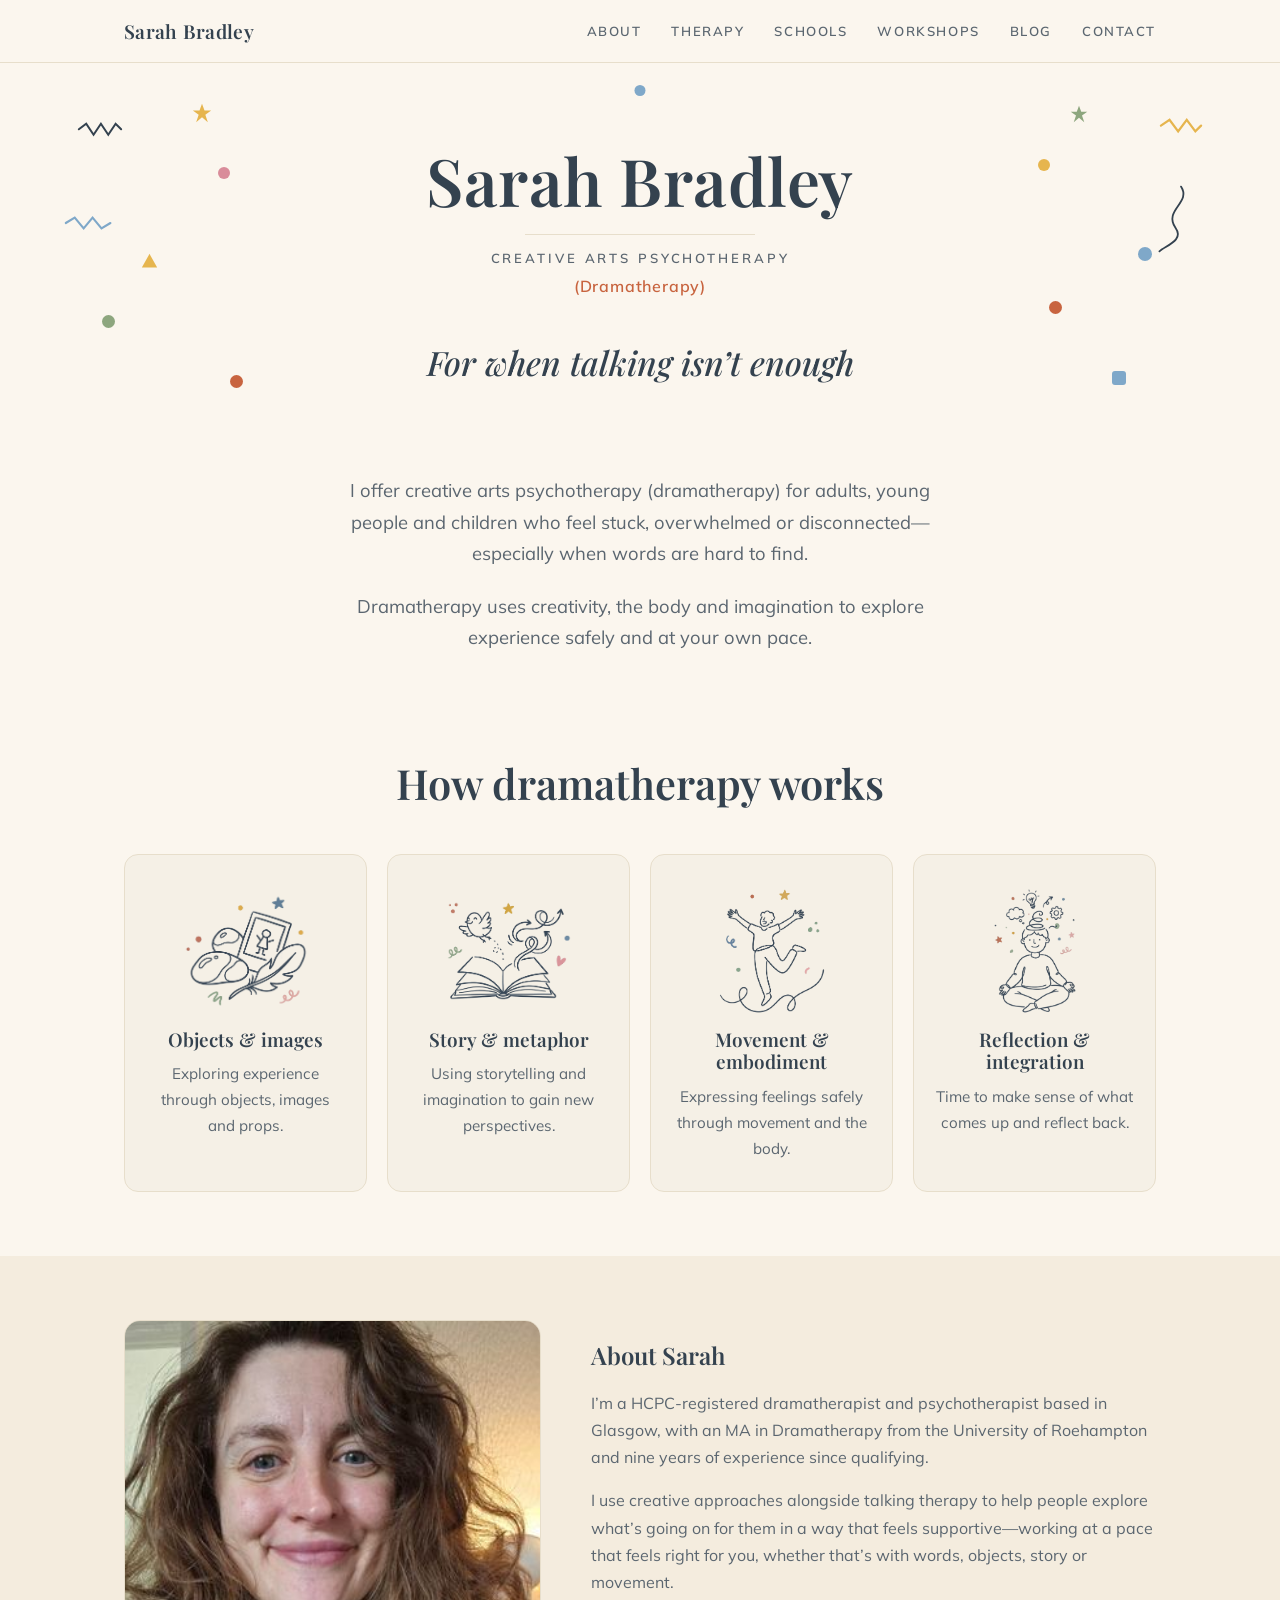
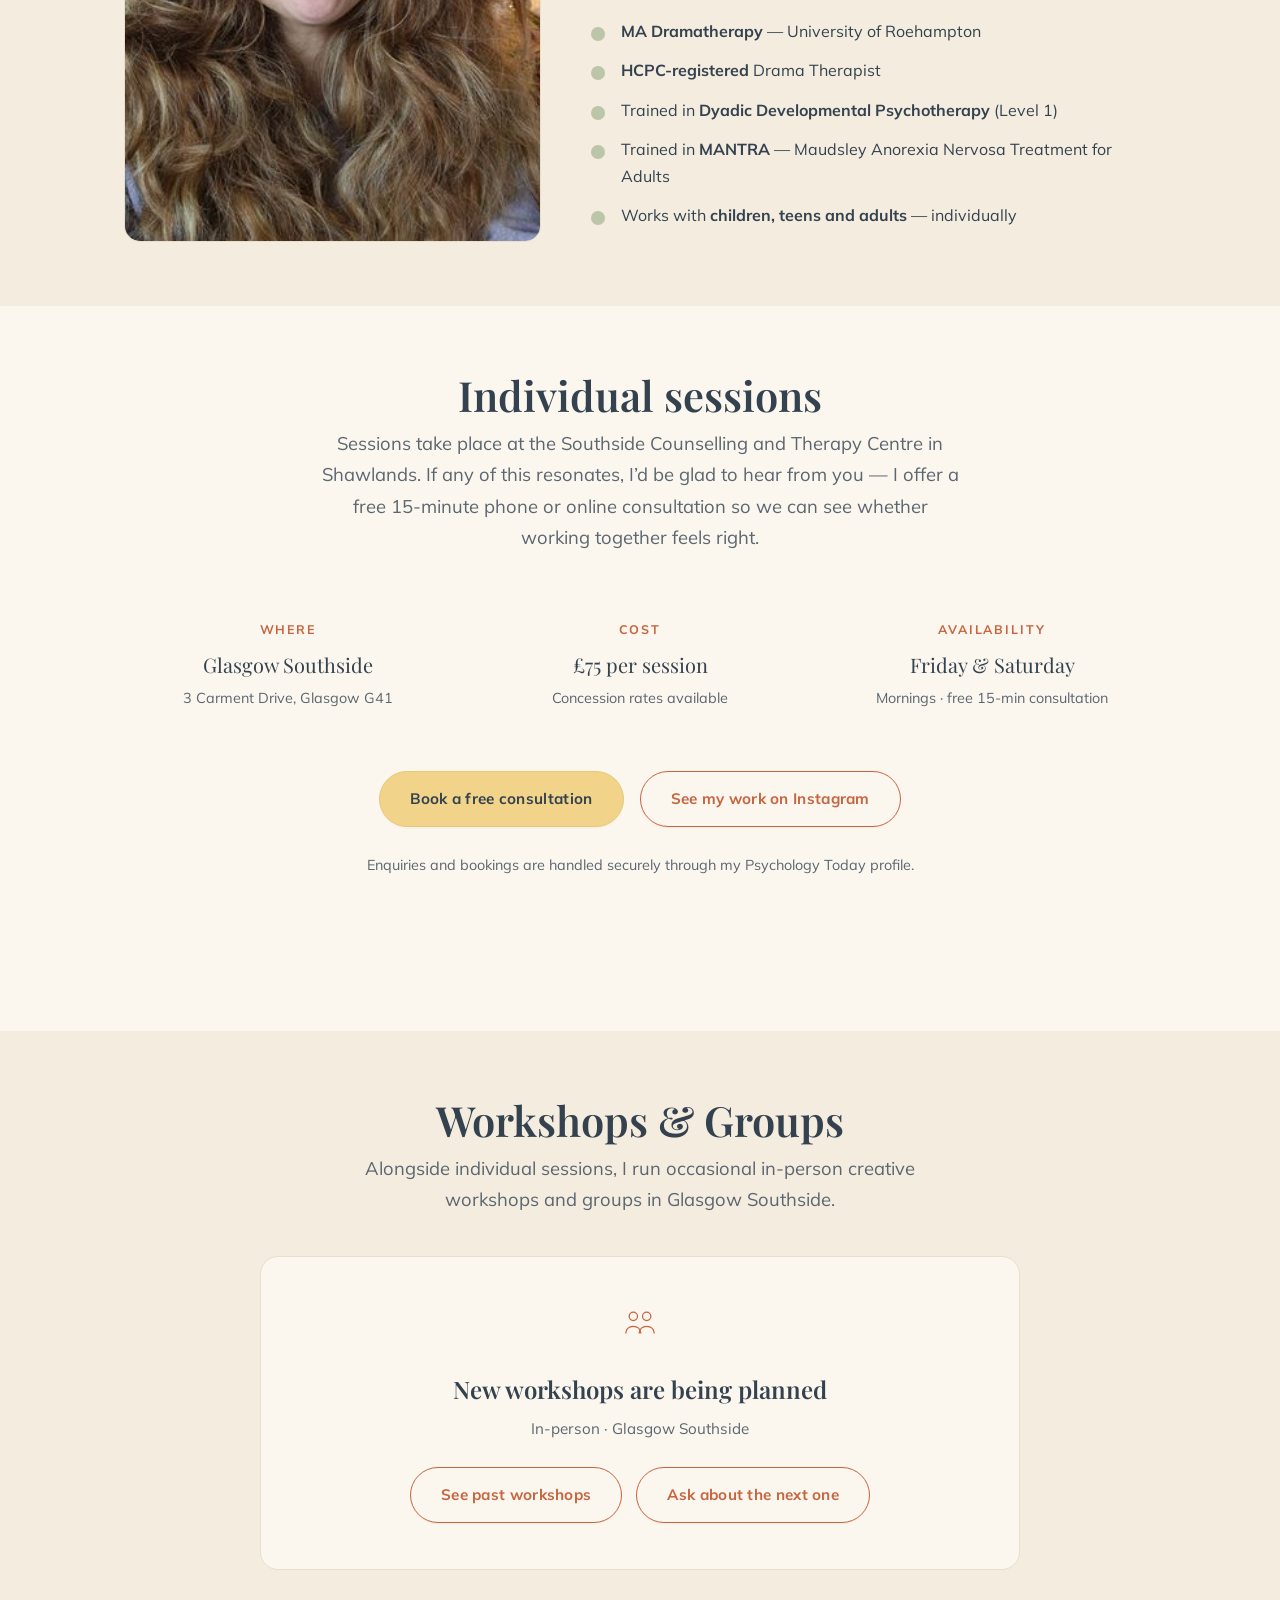
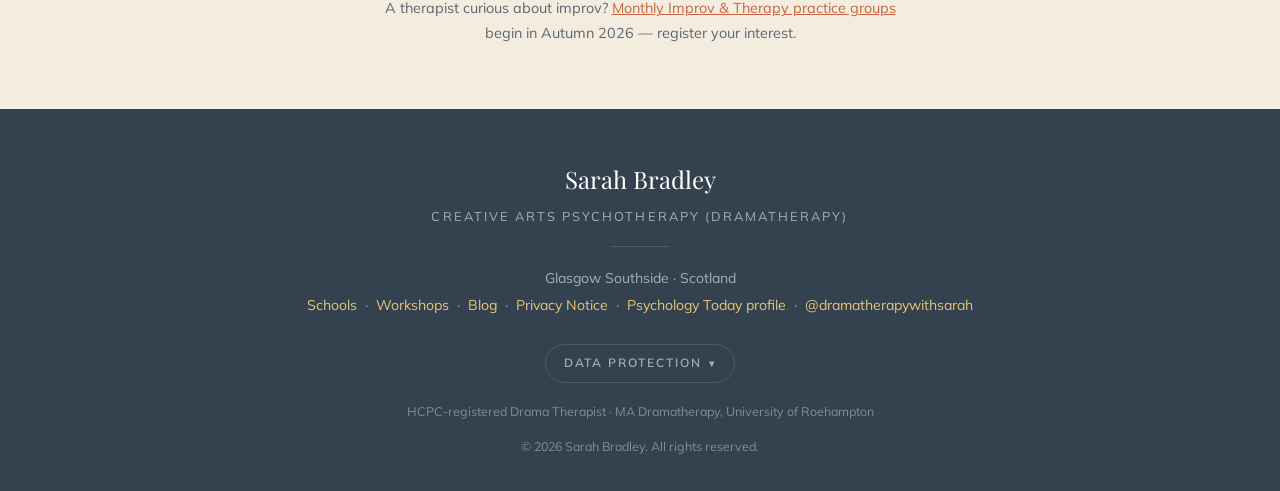
==== commit c316c57b: "Add Improv & Therapy callout for therapists and two archive CPD entries - Sage-accented 'For therapi" ====
--- a/index.html
+++ b/index.html
@@ -201,6 +201,7 @@
   .ws-card .ws-eyebrow{ font-size:.75rem; letter-spacing:.18em; text-transform:uppercase; color:var(--terracotta); font-weight:700; margin-bottom:14px; }
   .ws-card .ws-desc{ color:var(--ink-soft); font-size:.98rem; max-width:520px; margin:16px auto 0; }
   .ws-card .ws-actions{ margin-top:26px; display:flex; gap:14px; justify-content:center; flex-wrap:wrap; }
+  .ws-note{ text-align:center; font-size:.9rem; color:var(--ink-soft); margin:26px auto 0; max-width:520px; }
 
   /* ---------- Practical info strip ---------- */
   .facts{ display:grid; grid-template-columns:repeat(3,1fr); gap:24px; margin-top:46px; }
@@ -483,6 +484,11 @@
         <a class="btn btn-outline" href="#contact">Ask about the next one</a>
       </div>
     </div>
+
+    <p class="ws-note">
+      A therapist curious about improv? <a href="/workshops/#improv-therapy">Monthly Improv &amp;
+      Therapy practice groups</a> begin in Autumn 2026 &mdash; register your interest.
+    </p>
   </div>
 </section>
 
